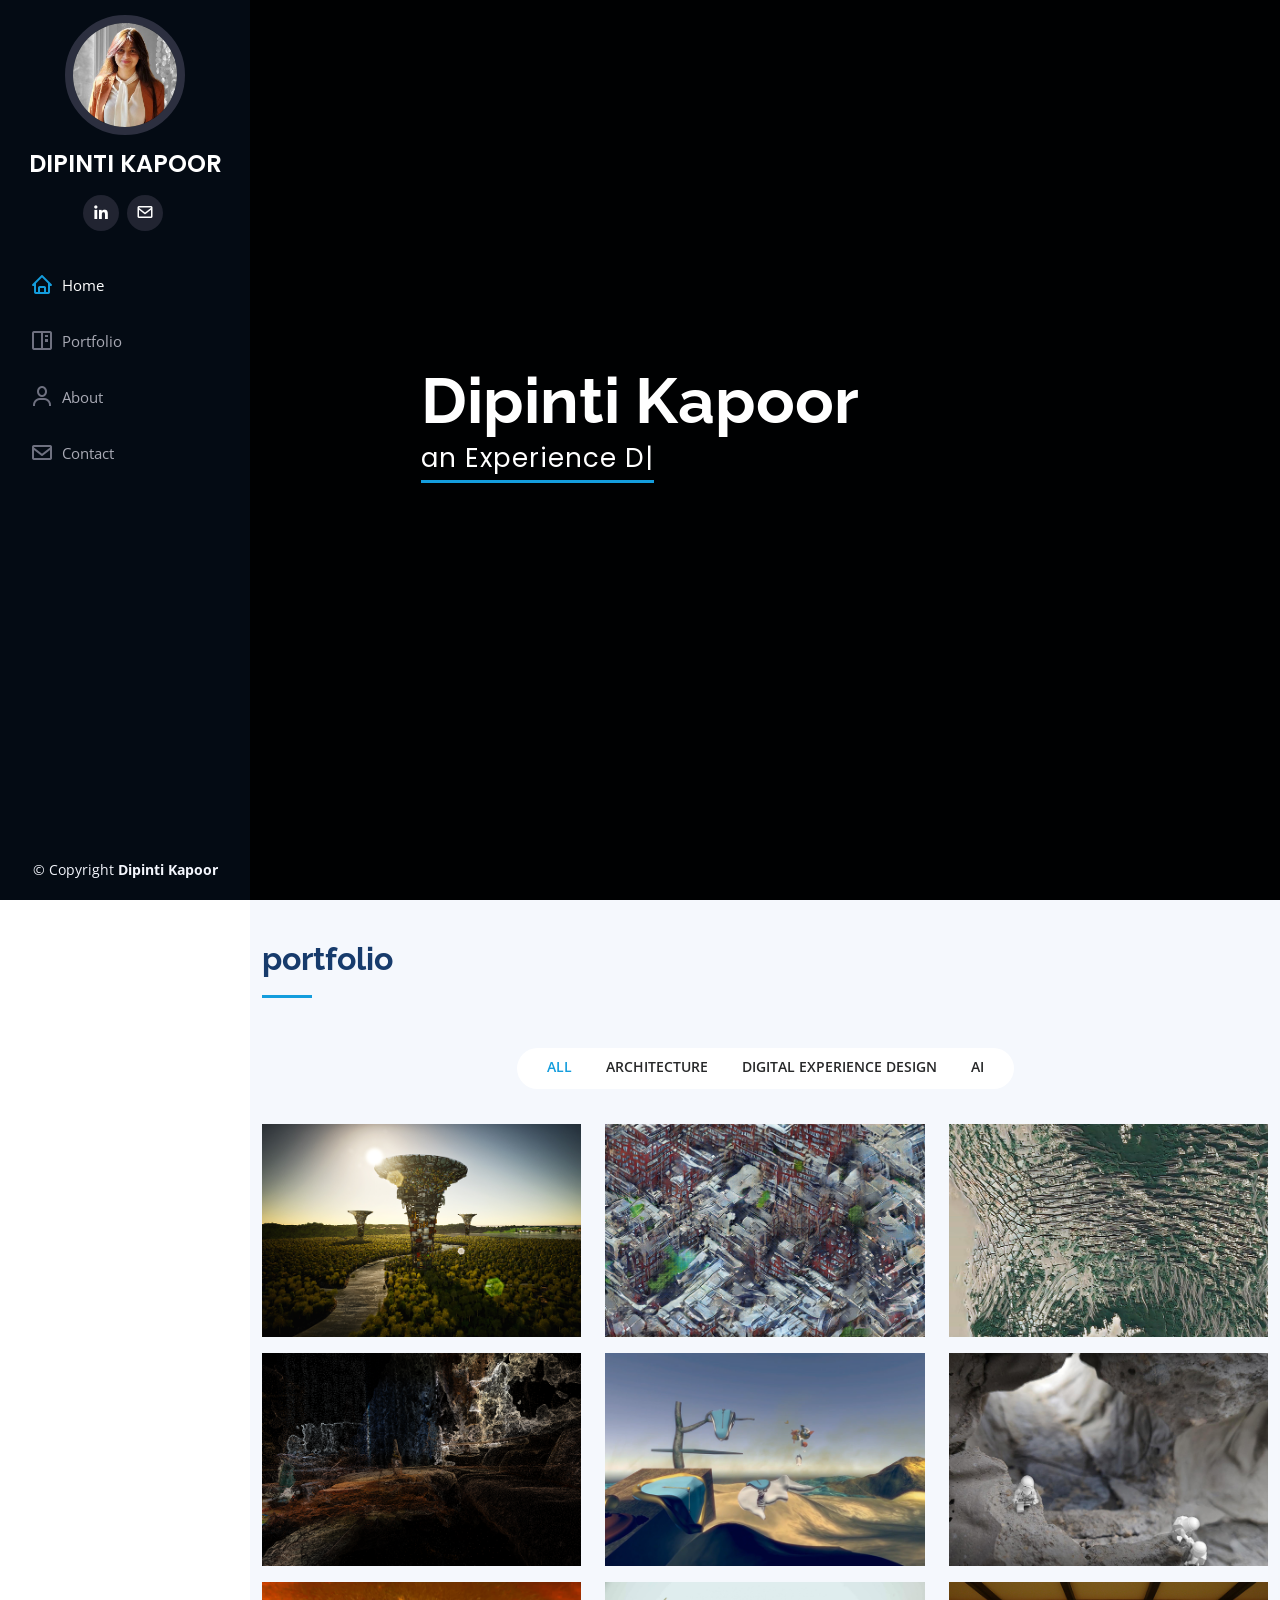
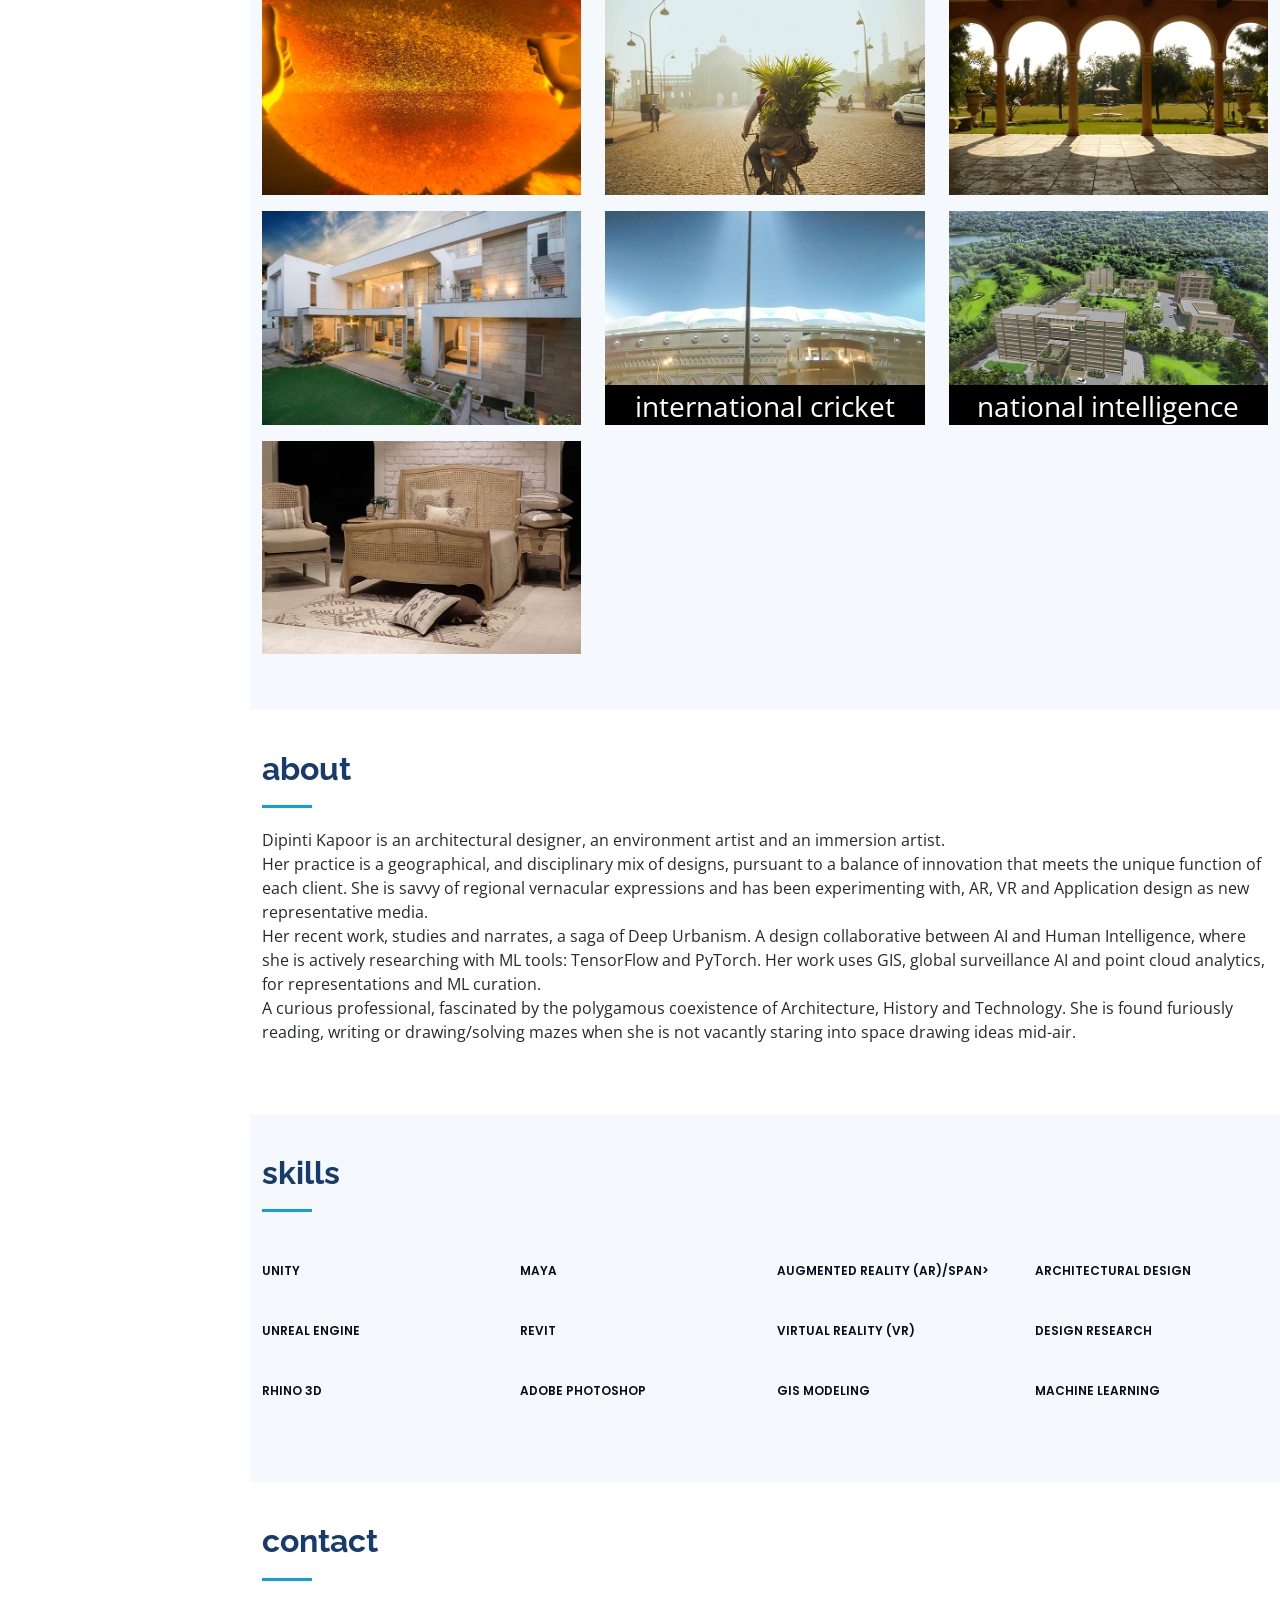
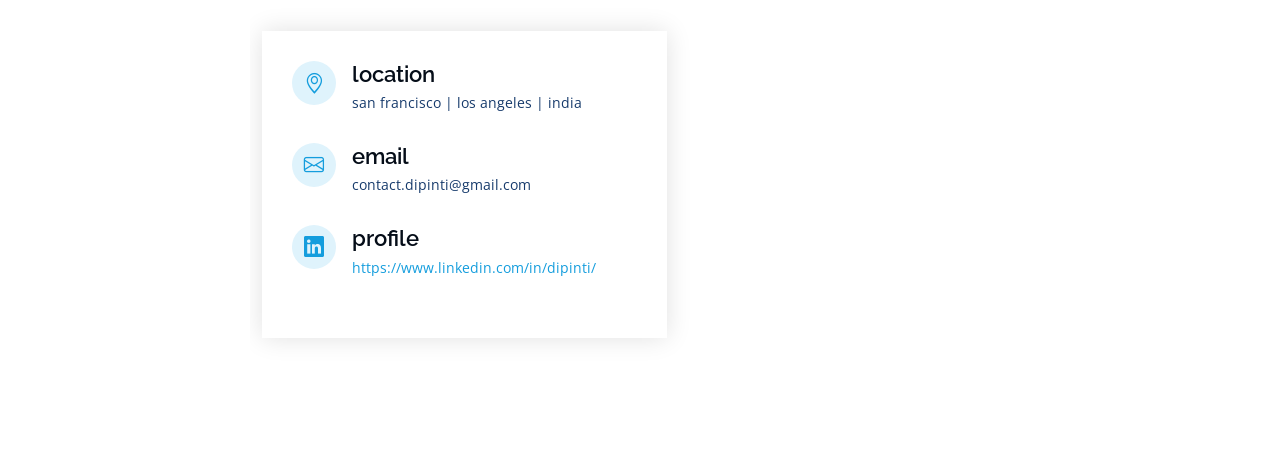
==== index.html @ 23840aca "adding v3 of website" ====
<!DOCTYPE html>
<html lang="en">

<head>
  <meta charset="utf-8">
  <meta content="width=device-width, initial-scale=1.0" name="viewport">

  <title>Dipinti Kapoor</title>
  <meta content="" name="description">
  <meta content="" name="keywords">

  <!-- Favicons -->
  <link href="assets/img/favicon.png" rel="icon">
  <link href="assets/img/apple-touch-icon.png" rel="apple-touch-icon">

  <!-- Google Fonts -->
  <link href="https://fonts.googleapis.com/css?family=Open+Sans:300,300i,400,400i,600,600i,700,700i|Raleway:300,300i,400,400i,500,500i,600,600i,700,700i|Poppins:300,300i,400,400i,500,500i,600,600i,700,700i" rel="stylesheet">
  <link href="https://fonts.googleapis.com/css?family=Source+Sans+Pro:300,400,700,300italic,400italic,700italic" rel="stylesheet" type="text/css">
  <link href='https://fonts.googleapis.com/css?family=Raleway' rel='stylesheet'>

  <!-- Vendor CSS Files -->
  <link href="assets/vendor/aos/aos.css" rel="stylesheet">
  <link href="assets/vendor/bootstrap/css/bootstrap.min.css" rel="stylesheet">
  <link href="assets/vendor/bootstrap-icons/bootstrap-icons.css" rel="stylesheet">
  <link href="assets/vendor/boxicons/css/boxicons.min.css" rel="stylesheet">
  <link href="assets/vendor/glightbox/css/glightbox.min.css" rel="stylesheet">
  <link href="assets/vendor/swiper/swiper-bundle.min.css" rel="stylesheet">

  <!-- Template Main CSS File -->
  <link href="assets/css/style.css" rel="stylesheet">

  <!-- =======================================================
  * Template Name: iPortfolio - v3.0.0
  * Template URL: https://bootstrapmade.com/iportfolio-bootstrap-portfolio-websites-template/
  * Author: BootstrapMade.com
  * License: https://bootstrapmade.com/license/
  ======================================================== -->
</head>

<body>

  <!-- ======= Mobile nav toggle button ======= -->
  <i class="bi bi-list mobile-nav-toggle d-xl-none"></i>

  <!-- ======= Header ======= -->
  <header id="header">
    <div class="d-flex flex-column">

      <div class="profile">
        <img src="assets/img/dipinti-profile.png" alt="" class="rounded-circle">
        <h1 class="text-light"><a href="index.html">DIPINTI KAPOOR</a></h1>
        <div class="social-links mt-3 text-center">
          <a href="https://www.linkedin.com/in/dipinti/" target="_blank" rel="noreferrer noopener" class="linkedin"><i class="bx bxl-linkedin"></i></a>
          <a href="mailto:contact.dipinti@gmail.com" target="_blank" rel="noreferrer noopener" class="linkedin"><i class="bx bx-envelope"></i></a>
        </div>
      </div>

      <nav id="navbar" class="nav-menu navbar">
        <ul>
          <li><a href="#hero" class="nav-link scrollto active"><i class="bx bx-home"></i> <span>Home</span></a></li>
          <li><a href="#portfolio" class="nav-link scrollto"><i class="bx bx-book-content"></i> <span>Portfolio</span></a></li>
          <li><a href="#about" class="nav-link scrollto"><i class="bx bx-user"></i> <span>About</span></a></li>
          <li><a href="#contact" class="nav-link scrollto"><i class="bx bx-envelope"></i> <span>Contact</span></a></li>
        </ul>
      </nav><!-- .nav-menu -->
    </div>
  </header><!-- End Header -->

  <!-- ======= Hero Section ======= -->
  <section id="hero" class="hero d-flex flex-column justify-content-center align-items-center">
    <div class="overlay" style="opacity: 0.7"></div>
    <video playsinline="playsinline" autoplay="autoplay" muted="muted" loop="loop">
      <source src="assets/video/Refinement_00.mp4" type="video/mp4">
        <!-- <source src="assets/video/Refinement_01.mp4" type="video/mp4"> -->
    </video>
    <div class="hero-container" data-aos="fade-in">
      <h1>Dipinti Kapoor</h1>
      <p><span class="typed" data-typed-items="an Experience Designer, an Environment Artist, an Architect, a Researcher"></span></p>
    </div>
  </section><!-- End Hero -->

  <main id="main">
    <!-- ======= Portfolio Section ======= -->
    <section id="portfolio" class="portfolio section-bg">
      <div class="container-fluid">

        <div class="section-title">
          <h2>portfolio</h2>
          <!-- <p>Magnam dolores commodi suscipit. Necessitatibus eius consequatur ex aliquid fuga eum quidem. Sit sint consectetur velit. Quisquam quos quisquam cupiditate. Et nemo qui impedit suscipit alias ea. Quia fugiat sit in iste officiis commodi quidem hic quas.</p> -->
        </div>

        <div class="row" data-aos="fade-up">
          <div class="col-lg-12 d-flex justify-content-center text-lowercase">
            <ul id="portfolio-flters">
              <li data-filter="*" class="filter-active">All</li>
              <li data-filter=".filter-app">Architecture</li>
              <li data-filter=".filter-card">Digital Experience Design</li>
              <li data-filter=".filter-web">AI</li>
            </ul>
          </div>
        </div>

        <div class="row portfolio-container" data-aos="fade-up" data-aos-delay="100">

          <div class="col-lg-4 col-md-6 portfolio-item filter-app">
            <a href="portfolio_details/deep_urbanism.html">
            <div class="portfolio-wrap">
                <img src="assets/img/portfolio/DEEP_URBANISM_THUMB.png" class="img-fluid" alt="deep urbanism">
              <div class="portfolio-links">
                <!-- <a href="portfolio-details.html" title="More Details"><i class="bx bx-link"> deep urbanism</i></a> -->
                <p>deep urbanism</p>
              </div>
            </div>
            </a>
          </div>

          <div class="col-lg-4 col-md-6 portfolio-item filter-app">
            <a href="portfolio-details.html">
            <div class="portfolio-wrap">
                <img src="assets/img/portfolio/LONDONSTRIP.png" class="img-fluid" alt="">
              <div class="portfolio-links">
                <p>synthetic london</p>
              </div>
            </div>
            </a>
          </div>

          <div class="col-lg-4 col-md-6 portfolio-item filter-card">
            <div class="portfolio-wrap">
              <img src="assets/img/portfolio/ICELAND_UNITED.png" class="img-fluid" alt="">
              <div class="portfolio-links">
                <p>iceland united</p>
              </div>
            </div>
          </div>

          <div class="col-lg-4 col-md-6 portfolio-item filter-app">
            <div class="portfolio-wrap">
              <img src="assets/img/portfolio/LIVING_THUMB_01.png" class="img-fluid" alt="">
              <div class="portfolio-links">
                <p>public.living_room</p>
              </div>
            </div>
          </div>

          <div class="col-lg-4 col-md-6 portfolio-item filter-card">
            <div class="portfolio-wrap">
              <img src="assets/img/portfolio/TRANFORMER_THUMB_01.png" class="img-fluid" alt="">
              <div class="portfolio-links">
                <p>trans.form.er</p>
              </div>
            </div>
          </div>

          <div class="col-lg-4 col-md-6 portfolio-item filter-card">
            <div class="portfolio-wrap">
              <img src="assets/img/portfolio/LAND_THUMB_01.jpg" class="img-fluid" alt="">
              <div class="portfolio-links">
                <p>rebuilding land</p>
              </div>
            </div>
          </div>

          <div class="col-lg-4 col-md-6 portfolio-item filter-card">
            <div class="portfolio-wrap">
              <img src="assets/img/portfolio/FOLLOW_LIGHT_THUMB_01.png" class="img-fluid" alt="">
              <div class="portfolio-links">
                <p>follow the light</p>
              </div>
            </div>
          </div>
          
          <div class="col-lg-4 col-md-6 portfolio-item filter-card">
            <div class="portfolio-wrap">
              <img src="assets/img/portfolio/promenade_thumb.jpg" class="img-fluid" alt="">
              <div class="portfolio-links">
                <p>urban promenade</p>
              </div>
            </div>
          </div>
          
          <div class="col-lg-4 col-md-6 portfolio-item filter-card">
            <div class="portfolio-wrap">
              <img src="assets/img/portfolio/COUNTRY_RETREAT.jpg" class="img-fluid" alt="">
              <div class="portfolio-links">
                <p>country retreat</p>
              </div>
            </div>
          </div>
          
          <div class="col-lg-4 col-md-6 portfolio-item filter-card">
            <div class="portfolio-wrap">
              <img src="assets/img/portfolio/PRIVATERESIDENCE_THUMB.jpg" class="img-fluid" alt="">
              <div class="portfolio-links">
                <p>luxury private residence</p>
              </div>
            </div>
          </div>
          
          <div class="col-lg-4 col-md-6 portfolio-item filter-card">
            <div class="portfolio-wrap">
              <img src="assets/img/portfolio/STADIUM.jpg" class="img-fluid" alt="">
              <div class="portfolio-links">
                <p>international cricket stadium</p>
              </div>
            </div>
          </div>
          
          <div class="col-lg-4 col-md-6 portfolio-item filter-card">
            <div class="portfolio-wrap">
              <img src="assets/img/portfolio/NIA_COVER.png" class="img-fluid" alt="">
              <div class="portfolio-links">
                <p>national intelligence agency</p>
              </div>
            </div>
          </div>
          
          <div class="col-lg-4 col-md-6 portfolio-item filter-card">
            <div class="portfolio-wrap">
              <img src="assets/img/portfolio/ARTASIA.jpg" class="img-fluid" alt="">
              <div class="portfolio-links">
                <p>artasia</p>
              </div>
            </div>
          </div>
          <!-- <div class="col-lg-4 col-md-6 portfolio-item filter-web">
            <div class="portfolio-wrap">
              <img src="assets/img/portfolio/portfolio-9.jpg" class="img-fluid" alt="">
              <div class="portfolio-links">
                <a href="assets/img/portfolio/portfolio-9.jpg" data-gallery="portfolioGallery" class="portfolio-lightbox" title="Web 3"><i class="bx bx-plus"></i></a>
                <a href="portfolio-details.html" title="More Details"><i class="bx bx-link"></i></a>
              </div>
            </div>
          </div> -->

        </div>

      </div>
    </section><!-- End Portfolio Section -->

    <!-- ======= About Section ======= -->
    <section id="about" class="about">
      <div class="container-fluid">

        <div class="section-title">
          <h2>about</h2>
          <p>Dipinti Kapoor is an architectural designer, an environment artist and an immersion artist.<br/>

            Her practice is a geographical, and disciplinary mix of designs, pursuant to a balance of innovation that meets the unique function of each client. She is savvy of regional vernacular expressions and has been experimenting with, AR, VR and Application design as new representative media.<br/>
            
            Her recent work, studies and narrates, a saga of Deep Urbanism. A design collaborative between AI and Human Intelligence, where she is actively researching with ML tools: TensorFlow and PyTorch. Her work uses GIS, global surveillance AI and point cloud analytics, for representations and ML curation.<br/>
            
            A curious professional, fascinated by the polygamous coexistence of Architecture, History and Technology. She is found furiously reading, writing or drawing/solving mazes when she is not vacantly staring into space drawing ideas mid-air.</p>
        </div>
      </div>
    </section><!-- End About Section -->

    <!-- ======= Skills Section ======= -->
    <section id="skills" class="skills section-bg">
      <div class="container-fluid">

        <div class="section-title">
          <h2>skills</h2>
          
        </div>

        <div class="row skills-content">

          <div class="col-lg-3" data-aos="fade-up">

            <!-- <div class="progress">
              <span class="skill">HTML <i class="val">100%</i></span>
              <div class="progress-bar-wrap">
                <div class="progress-bar" role="progressbar" aria-valuenow="100" aria-valuemin="0" aria-valuemax="100"></div>
              </div>
            </div> -->

            <div class="progress">
              <span class="skill">Unity</span>
            </div>

            <div class="progress">
              <span class="skill">Unreal Engine</span>
            </div>

            <div class="progress">
              <span class="skill">Rhino 3D</span>
            </div>

          </div>

          <div class="col-lg-3" data-aos="fade-up" data-aos-delay="100">

            <div class="progress">
              <span class="skill">Maya</span>
            </div>

            <div class="progress">
              <span class="skill">Revit</span>
            </div>

            <div class="progress">
              <span class="skill">Adobe Photoshop</span>
            </div>

          </div>

          <div class="col-lg-3" data-aos="fade-up" data-aos-delay="100">

            <div class="progress">
              <span class="skill">Augmented Reality (AR)/span>
            </div>

            <div class="progress">
              <span class="skill">Virtual Reality (VR)</span>
            </div>

            <div class="progress">
              <span class="skill">GIS Modeling</span>
            </div>

          </div>

          <div class="col-lg-3" data-aos="fade-up" data-aos-delay="100">

            <div class="progress">
              <span class="skill">Architectural Design</span>
            </div>

            <div class="progress">
              <span class="skill">Design Research</span>
            </div>

            <div class="progress">
              <span class="skill">Machine Learning</span>
            </div>

          </div>
          
        </div>

      </div>
    </section><!-- End Skills Section -->

    <!-- ======= Contact Section ======= -->
    <section id="contact" class="contact">
      <div class="container-fluid">

        <div class="section-title">
          <h2>contact</h2>
        </div>

        <div class="row" data-aos="fade-in">

          <div class="col-lg-5 d-flex align-items-stretch">
            <div class="info">
              <div class="address">
                <i class="bi bi-geo-alt"></i>
                <h4>location</h4>
                <p>san francisco | los angeles | india</p>
              </div>
              <div class="address">
                <i class="bi bi-envelope"></i>
                <h4>email</h4>
                <p>contact.dipinti@gmail.com</p>
              </div>
              <div class="address">
                <i class="bi bi-linkedin"></i>
                <h4>profile</h4>
                <p><a href="https://www.linkedin.com/in/dipinti/" target="_blank" rel="noreferrer noopener" class="linkedin">https://www.linkedin.com/in/dipinti/</a></p>
              </div>
            </div>

          </div>

        </div>

      </div>
    </section><!-- End Contact Section -->

  </main><!-- End #main -->

  <!-- ======= Footer ======= -->
  <footer id="footer">
    <div class="container">
      <div class="copyright">
        &copy; Copyright <strong><span>Dipinti Kapoor</span></strong>
      </div>
      <div class="credits">
        <!-- All the links in the footer should remain intact. -->
        <!-- You can delete the links only if you purchased the pro version. -->
        <!-- Licensing information: https://bootstrapmade.com/license/ -->
        <!-- Purchase the pro version with working PHP/AJAX contact form: https://bootstrapmade.com/iportfolio-bootstrap-portfolio-websites-template/ -->
        <!-- Designed by <a href="https://bootstrapmade.com/">BootstrapMade</a> -->
      </div>
    </div>
  </footer><!-- End  Footer -->

  <a href="#" class="back-to-top d-flex align-items-center justify-content-center"><i class="bi bi-arrow-up-short"></i></a>

  <!-- Vendor JS Files -->
  <script src="assets/vendor/aos/aos.js"></script>
  <script src="assets/vendor/bootstrap/js/bootstrap.bundle.min.js"></script>
  <script src="assets/vendor/glightbox/js/glightbox.min.js"></script>
  <script src="assets/vendor/isotope-layout/isotope.pkgd.min.js"></script>
  <script src="assets/vendor/php-email-form/validate.js"></script>
  <script src="assets/vendor/purecounter/purecounter.js"></script>
  <script src="assets/vendor/swiper/swiper-bundle.min.js"></script>
  <script src="assets/vendor/typed.js/typed.min.js"></script>
  <script src="assets/vendor/waypoints/noframework.waypoints.js"></script>

  <!-- Template Main JS File -->
  <script src="assets/js/main.js"></script>

</body>

</html>
---- assets/css/style.css ----
/**
* Template Name: iPortfolio - v3.0.0
* Template URL: https://bootstrapmade.com/iportfolio-bootstrap-portfolio-websites-template/
* Author: BootstrapMade.com
* License: https://bootstrapmade.com/license/
*/

/*--------------------------------------------------------------
# General
--------------------------------------------------------------*/
body {
  font-family: "Open Sans", sans-serif;
  color: #272829;
}

a {
  color: #149ddd;
  text-decoration: none;
}

a:hover {
  color: #37b3ed;
  text-decoration: none;
}

h1, h2, h3, h4, h5, h6 {
  font-family: "Raleway", sans-serif;
}

/*--------------------------------------------------------------
# Back to top button
--------------------------------------------------------------*/
.back-to-top {
  position: fixed;
  visibility: hidden;
  opacity: 0;
  right: 15px;
  bottom: 15px;
  z-index: 996;
  background: #149ddd;
  width: 40px;
  height: 40px;
  border-radius: 50px;
  transition: all 0.4s;
}

.back-to-top i {
  font-size: 28px;
  color: #fff;
  line-height: 0;
}

.back-to-top:hover {
  background: #2eafec;
  color: #fff;
}

.back-to-top.active {
  visibility: visible;
  opacity: 1;
}

/*--------------------------------------------------------------
# Header
--------------------------------------------------------------*/
#header {
  position: fixed;
  top: 0;
  left: 0;
  bottom: 0;
  width: 250px;
  transition: all ease-in-out 0.5s;
  z-index: 9997;
  transition: all 0.5s;
  padding: 0 15px;
  background: #040b14;
  overflow-y: auto;
}

#header .profile img {
  margin: 15px auto;
  display: block;
  width: 120px;
  border: 8px solid #2c2f3f;
}

#header .profile h1 {
  font-size: 24px;
  margin: 0;
  padding: 0;
  font-weight: 600;
  -moz-text-align-last: center;
  text-align-last: center;
  font-family: "Poppins", sans-serif;
}

#header .profile h1 a, #header .profile h1 a:hover {
  color: #fff;
  text-decoration: none;
}

#header .profile .social-links a {
  font-size: 18px;
  display: inline-block;
  background: #212431;
  color: #fff;
  line-height: 1;
  padding: 8px 0;
  margin-right: 4px;
  border-radius: 50%;
  text-align: center;
  width: 36px;
  height: 36px;
  transition: 0.3s;
}

#header .profile .social-links a:hover {
  background: #149ddd;
  color: #fff;
  text-decoration: none;
}

#main {
  margin-left: 250px;
}

@media (max-width: 1199px) {
  #header {
    left: -250px;
  }
  #main {
    margin-left: 0;
  }
}

/*--------------------------------------------------------------
# Navigation Menu
--------------------------------------------------------------*/
/* Desktop Navigation */
.nav-menu {
  padding: 30px 0 0 0;
}

.nav-menu * {
  margin: 0;
  padding: 0;
  list-style: none;
}

.nav-menu > ul > li {
  position: relative;
  white-space: nowrap;
}

.nav-menu a {
  display: flex;
  align-items: center;
  color: #a8a9b4;
  padding: 12px 15px;
  margin-bottom: 8px;
  transition: 0.3s;
  font-size: 15px;
}

.nav-menu a i {
  font-size: 24px;
  padding-right: 8px;
  color: #6f7180;
}

.nav-menu a:hover, .nav-menu .active, .nav-menu li:hover > a {
  text-decoration: none;
  color: #fff;
}

.nav-menu a:hover i, .nav-menu .active i, .nav-menu li:hover > a i {
  color: #149ddd;
}

/* Mobile Navigation */
.mobile-nav-toggle {
  position: fixed;
  right: 15px;
  top: 15px;
  z-index: 9998;
  border: 0;
  font-size: 24px;
  transition: all 0.4s;
  outline: none !important;
  background-color: #149ddd;
  color: #fff;
  width: 40px;
  height: 40px;
  display: inline-flex;
  align-items: center;
  justify-content: center;
  line-height: 0;
  border-radius: 50px;
  cursor: pointer;
}

.mobile-nav-active {
  overflow: hidden;
}

.mobile-nav-active #header {
  left: 0;
}

/*--------------------------------------------------------------
# Hero Section
--------------------------------------------------------------*/
.hero {
  width: 100%;
  height: 100vh;
  /* background: url("../img/hero-bg.jpg") top center;
  background-size: cover; */

  position: relative;
  background-color: black;
  height: 100vh;
  min-height: 25rem;
  width: 100%;
  overflow: hidden;
}

.hero:before {
  content: "";
  background: rgba(5, 13, 24, 0.3);
  position: absolute;
  bottom: 0;
  top: 0;
  left: 0;
  right: 0;
  z-index: 1;
}

.hero .hero-container {
  position: relative;
  z-index: 2;
  min-width: 250px;
}

.hero h1 {
  margin: 0 0 10px 0;
  font-size: 64px;
  font-weight: 700;
  line-height: 56px;
  color: #fff;
}

.hero p {
  color: #fff;
  margin-bottom: 50px;
  font-size: 26px;
  font-family: "Poppins", sans-serif;
}

.hero p span {
  color: #fff;
  padding-bottom: 4px;
  letter-spacing: 1px;
  border-bottom: 3px solid #149ddd;
}

/** This is custom **/
.hero video {
  position: absolute;
  top: 50%;
  left: 50%;
  min-width: 100%;
  min-height: 100%;
  width: auto;
  height: auto;
  z-index: 0;
  -ms-transform: translateX(-50%) translateY(-50%);
  -moz-transform: translateX(-50%) translateY(-50%);
  -webkit-transform: translateX(-50%) translateY(-50%);
  transform: translateX(-50%) translateY(-50%);
}
.hero .overlay {
  position: absolute;
  top: 0;
  left: 0;
  height: 100%;
  width: 100%;
  background-color: black;
  opacity: 0.6;
  z-index: 1;
}

@media (min-width: 1024px) {
  .hero {
    background-attachment: fixed;
  }
}

@media (max-width: 768px) {
  .hero h1 {
    font-size: 28px;
    line-height: 36px;
  }
  .hero h2 {
    font-size: 18px;
    line-height: 24px;
    margin-bottom: 30px;
  }
}

/*--------------------------------------------------------------
# Sections General
--------------------------------------------------------------*/
section {
  padding: 40px 0;
  overflow: hidden;
}

.section-bg {
  background: #f5f8fd;
}

.section-title {
  padding-bottom: 30px;
}

.section-title h2 {
  font-size: 32px;
  font-weight: bold;
  margin-bottom: 20px;
  padding-bottom: 20px;
  position: relative;
  color: #173b6c;
}

.section-title h2::after {
  content: '';
  position: absolute;
  display: block;
  width: 50px;
  height: 3px;
  background: #149ddd;
  bottom: 0;
  left: 0;
}

.section-title p {
  margin-bottom: 0;
}

/*--------------------------------------------------------------
# About
--------------------------------------------------------------*/
.about .content h3 {
  font-weight: 700;
  font-size: 26px;
  color: #173b6c;
}

.about .content ul {
  list-style: none;
  padding: 0;
}

.about .content ul li {
  margin-bottom: 20px;
  display: flex;
  align-items: center;
}

.about .content ul strong {
  margin-right: 10px;
}

.about .content ul i {
  font-size: 16px;
  margin-right: 5px;
  color: #149ddd;
  line-height: 0;
}

.about .content p:last-child {
  margin-bottom: 0;
}

/*--------------------------------------------------------------
# Facts
--------------------------------------------------------------*/
.facts {
  padding-bottom: 30px;
}

.facts .count-box {
  padding: 30px;
  width: 100%;
}

.facts .count-box i {
  display: block;
  font-size: 44px;
  color: #149ddd;
  float: left;
  line-height: 0;
}

.facts .count-box span {
  font-size: 48px;
  line-height: 40px;
  display: block;
  font-weight: 700;
  color: #050d18;
  margin-left: 60px;
}

.facts .count-box p {
  padding: 15px 0 0 0;
  margin: 0 0 0 60px;
  font-family: "Raleway", sans-serif;
  font-size: 14px;
  color: #122f57;
}

.facts .count-box a {
  font-weight: 600;
  display: block;
  margin-top: 20px;
  color: #122f57;
  font-size: 15px;
  font-family: "Poppins", sans-serif;
  transition: ease-in-out 0.3s;
}

.facts .count-box a:hover {
  color: #1f5297;
}

/*--------------------------------------------------------------
# Akills
--------------------------------------------------------------*/
.skills .progress {
  height: 60px;
  display: block;
  background: none;
  border-radius: 0;
}

.skills .progress .skill {
  padding: 0;
  margin: 0 0 6px 0;
  text-transform: uppercase;
  display: block;
  font-weight: 600;
  font-family: "Poppins", sans-serif;
  color: #050d18;
}

.skills .progress .skill .val {
  float: right;
  font-style: normal;
}

.skills .progress-bar-wrap {
  background: #dce8f8;
  height: 10px;
}

.skills .progress-bar {
  width: 1px;
  height: 10px;
  transition: .9s;
  background-color: #149ddd;
}

/*--------------------------------------------------------------
# Resume
--------------------------------------------------------------*/
.resume .resume-title {
  font-size: 26px;
  font-weight: 700;
  margin-top: 20px;
  margin-bottom: 20px;
  color: #050d18;
}

.resume .resume-item {
  padding: 0 0 20px 20px;
  margin-top: -2px;
  border-left: 2px solid #1f5297;
  position: relative;
}

.resume .resume-item h4 {
  line-height: 18px;
  font-size: 18px;
  font-weight: 600;
  text-transform: uppercase;
  font-family: "Poppins", sans-serif;
  color: #050d18;
  margin-bottom: 10px;
}

.resume .resume-item h5 {
  font-size: 16px;
  background: #e4edf9;
  padding: 5px 15px;
  display: inline-block;
  font-weight: 600;
  margin-bottom: 10px;
}

.resume .resume-item ul {
  padding-left: 20px;
}

.resume .resume-item ul li {
  padding-bottom: 10px;
}

.resume .resume-item:last-child {
  padding-bottom: 0;
}

.resume .resume-item::before {
  content: "";
  position: absolute;
  width: 16px;
  height: 16px;
  border-radius: 50px;
  left: -9px;
  top: 0;
  background: #fff;
  border: 2px solid #1f5297;
}

/*--------------------------------------------------------------
# Portfolio
--------------------------------------------------------------*/
.portfolio .portfolio-item {
  margin-bottom: 30px;

  display: block;
  position: relative;
  overflow: hidden;
  max-width: 700px;
  margin: auto auto 1rem;
}

.portfolio #portfolio-flters {
  padding: 0;
  margin: 0 auto 35px auto;
  list-style: none;
  text-align: center;
  background: #fff;
  border-radius: 50px;
  padding: 2px 15px;
}

.portfolio #portfolio-flters li {
  cursor: pointer;
  display: inline-block;
  padding: 10px 15px 8px 15px;
  font-size: 14px;
  font-weight: 600;
  line-height: 1;
  text-transform: uppercase;
  color: #272829;
  margin-bottom: 5px;
  transition: all 0.3s ease-in-out;
}

.portfolio #portfolio-flters li:hover, .portfolio #portfolio-flters li.filter-active {
  color: #149ddd;
}

.portfolio #portfolio-flters li:last-child {
  margin-right: 0;
}

.portfolio .portfolio-wrap {
  transition: 0.3s;
  position: relative;
  overflow: hidden;
  z-index: 1;
}

.portfolio .portfolio-wrap::before {
  content: "";
  background: rgba(255, 255, 255, 0.5);
  position: absolute;
  left: 0;
  right: 0;
  top: 0;
  bottom: 0;
  transition: all ease-in-out 0.3s;
  z-index: 2;
  opacity: 0;
}

.portfolio .portfolio-wrap .portfolio-links {
  opacity: 1;
  left: 0;
  right: 0;
  bottom: -60px;
  z-index: 3;
  position: absolute;
  transition: all ease-in-out 0.3s;
  display: flex;
  justify-content: center;
}

.portfolio .portfolio-wrap .portfolio-links a {
  color: #fff;
  font-size: 28px;
  text-align: center;
  background: rgba(20, 157, 221, 0.75);
  transition: 0.3s;
  width: 50%;
}

.portfolio .portfolio-wrap .portfolio-links p {
  color: #fff;
  font-size: 28px;
  text-align: center;
  background: #000000;
  transition: 0.3s;
  width: 100%;
}

.portfolio .portfolio-wrap .portfolio-links a:hover {
  background: rgba(20, 157, 221, 0.95);
}

.portfolio .portfolio-wrap .portfolio-links a + a {
  border-left: 1px solid #37b3ed;
}

.portfolio .portfolio-wrap:hover::before {
  top: 0;
  left: 0;
  right: 0;
  bottom: 0;
  opacity: 1;
}

.portfolio .portfolio-wrap:hover .portfolio-links {
  opacity: 1;
  bottom: 0;
}

/*--------------------------------------------------------------
# Portfolio Custom
--------------------------------------------------------------*/

.portfolio-item .caption {
  display: flex;
  height: 100%;
  width: 100%;
  background-color: rgba(33, 37, 41, 0.2);
  position: absolute;
  top: 0;
  bottom: 0;
  z-index: 1;
}

.portfolio-item .caption .caption-content {
  color: #fff;
  margin: auto 2rem 2rem;
}

.portfolio-item .caption .caption-content h2 {
  font-size: 0.8rem;
  text-transform: uppercase;
}

.portfolio-item .caption .caption-content p {
  font-weight: 300;
  font-size: 1.2rem;
}

@media (min-width: 500px) {
  .portfolio-item {
    max-width: 700px;
    margin: 0;
  }
  .portfolio-item .caption {
    transition: background-color 0.7s, -webkit-clip-path 0.25s ease-out;
    transition: clip-path 0.25s ease-out, background-color 0.7s;
    transition: clip-path 0.25s ease-out, background-color 0.7s, -webkit-clip-path 0.25s ease-out;
    -webkit-clip-path: inset(0px);
    clip-path: inset(0px);
  }
  .portfolio-item .caption .caption-content {
    transition: opacity 0.25s;
    margin-left: 5rem;
    margin-right: 5rem;
    margin-bottom: 5rem;
  }
  .portfolio-item img {
    transition: -webkit-clip-path 0.25s ease-out;
    transition: clip-path 0.25s ease-out;
    transition: clip-path 0.25s ease-out, -webkit-clip-path 0.25s ease-out;
    -webkit-clip-path: inset(-1px);
    clip-path: inset(-1px);
  }
  .portfolio-item:hover img {
    -webkit-clip-path: inset(2rem);
    clip-path: inset(2rem);
  }
  .portfolio-item:hover .caption {
    background-color: rgba(43, 59, 65, 0.9);
    -webkit-clip-path: inset(2rem);
    clip-path: inset(2rem);
  }
}

/*--------------------------------------------------------------
# Portfolio Details
--------------------------------------------------------------*/
.portfolio-details {
  padding-top: 40px;
}

.portfolio-details .portfolio-details-slider img {
  width: 100%;
}

.portfolio-details .portfolio-details-slider .swiper-pagination {
  margin-top: 20px;
  position: relative;
}

.portfolio-details .portfolio-details-slider .swiper-pagination .swiper-pagination-bullet {
  width: 12px;
  height: 12px;
  background-color: #fff;
  opacity: 1;
  border: 1px solid #149ddd;
}

.portfolio-details .portfolio-details-slider .swiper-pagination .swiper-pagination-bullet-active {
  background-color: #149ddd;
}

.portfolio-details .portfolio-info {
  padding: 30px;
  box-shadow: 0px 0 30px rgba(5, 13, 24, 0.08);
}

.portfolio-details .portfolio-info h3 {
  font-size: 22px;
  font-weight: 700;
  margin-bottom: 20px;
  padding-bottom: 20px;
  border-bottom: 1px solid #eee;
}

.portfolio-details .portfolio-info ul {
  list-style: none;
  padding: 0;
  font-size: 15px;
}

.portfolio-details .portfolio-info ul li + li {
  margin-top: 10px;
}

.portfolio-details .portfolio-description {
  padding-top: 30px;
}

.portfolio-details .portfolio-description h2 {
  font-size: 26px;
  font-weight: 700;
  margin-bottom: 20px;
}

.portfolio-details .portfolio-description p {
  padding: 0;

}

/*--------------------------------------------------------------
# Custom Portfolio details
--------------------------------------------------------------*/
.banner {
  width: 100%;
  height: 75vh;
}

/*--------------------------------------------------------------
# Services
--------------------------------------------------------------*/
.services .icon-box {
  margin-bottom: 20px;
}

.services .icon {
  float: left;
  display: flex;
  align-items: center;
  justify-content: center;
  width: 54px;
  height: 54px;
  background: #149ddd;
  border-radius: 50%;
  transition: 0.5s;
  border: 1px solid #149ddd;
}

.services .icon i {
  color: #fff;
  font-size: 24px;
  line-height: 0;
}

.services .icon-box:hover .icon {
  background: #fff;
}

.services .icon-box:hover .icon i {
  color: #149ddd;
}

.services .title {
  margin-left: 80px;
  font-weight: 700;
  margin-bottom: 15px;
  font-size: 18px;
}

.services .title a {
  color: #343a40;
}

.services .title a:hover {
  color: #149ddd;
}

.services .description {
  margin-left: 80px;
  line-height: 24px;
  font-size: 14px;
}

/*--------------------------------------------------------------
# Testimonials
--------------------------------------------------------------*/
.testimonials .testimonial-item {
  box-sizing: content-box;
  text-align: center;
  min-height: 320px;
}

.testimonials .testimonial-item .testimonial-img {
  width: 90px;
  border-radius: 50%;
  margin: 0 auto;
}

.testimonials .testimonial-item h3 {
  font-size: 18px;
  font-weight: bold;
  margin: 10px 0 5px 0;
  color: #111;
}

.testimonials .testimonial-item h4 {
  font-size: 14px;
  color: #999;
  margin: 0;
}

.testimonials .testimonial-item .quote-icon-left, .testimonials .testimonial-item .quote-icon-right {
  color: #c3e8fa;
  font-size: 26px;
}

.testimonials .testimonial-item .quote-icon-left {
  display: inline-block;
  left: -5px;
  position: relative;
}

.testimonials .testimonial-item .quote-icon-right {
  display: inline-block;
  right: -5px;
  position: relative;
  top: 10px;
}

.testimonials .testimonial-item p {
  font-style: italic;
  margin: 0 15px 15px 15px;
  padding: 20px;
  background: #fff;
  position: relative;
  margin-bottom: 35px;
  border-radius: 6px;
  box-shadow: 0px 2px 15px rgba(0, 0, 0, 0.1);
}

.testimonials .testimonial-item p::after {
  content: "";
  width: 0;
  height: 0;
  border-top: 20px solid #fff;
  border-right: 20px solid transparent;
  border-left: 20px solid transparent;
  position: absolute;
  bottom: -20px;
  left: calc(50% - 20px);
}

.testimonials .swiper-pagination {
  margin-top: 20px;
  position: relative;
}

.testimonials .swiper-pagination .swiper-pagination-bullet {
  width: 12px;
  height: 12px;
  background-color: #fff;
  opacity: 1;
  border: 1px solid #149ddd;
}

.testimonials .swiper-pagination .swiper-pagination-bullet-active {
  background-color: #149ddd;
}

/*--------------------------------------------------------------
# Contact
--------------------------------------------------------------*/
.contact {
  padding-bottom: 130px;
}

.contact .info {
  padding: 30px;
  background: #fff;
  width: 100%;
  box-shadow: 0 0 24px 0 rgba(0, 0, 0, 0.12);
}

.contact .info i {
  font-size: 20px;
  color: #149ddd;
  float: left;
  width: 44px;
  height: 44px;
  background: #dff3fc;
  display: flex;
  justify-content: center;
  align-items: center;
  border-radius: 50px;
  transition: all 0.3s ease-in-out;
}

.contact .info h4 {
  padding: 0 0 0 60px;
  font-size: 22px;
  font-weight: 600;
  margin-bottom: 5px;
  color: #050d18;
}

.contact .info p {
  padding: 0 0 10px 60px;
  margin-bottom: 20px;
  font-size: 14px;
  color: #173b6c;
}

.contact .info .email p {
  padding-top: 5px;
}

.contact .info .social-links {
  padding-left: 60px;
}

.contact .info .social-links a {
  font-size: 18px;
  display: inline-block;
  background: #333;
  color: #fff;
  line-height: 1;
  padding: 8px 0;
  border-radius: 50%;
  text-align: center;
  width: 36px;
  height: 36px;
  transition: 0.3s;
  margin-right: 10px;
}

.contact .info .social-links a:hover {
  background: #149ddd;
  color: #fff;
}

.contact .info .email:hover i, .contact .info .address:hover i, .contact .info .phone:hover i {
  background: #149ddd;
  color: #fff;
}

.contact .php-email-form {
  width: 100%;
  padding: 30px;
  background: #fff;
  box-shadow: 0 0 24px 0 rgba(0, 0, 0, 0.12);
}

.contact .php-email-form .form-group {
  padding-bottom: 8px;
}

.contact .php-email-form .validate {
  display: none;
  color: red;
  margin: 0 0 15px 0;
  font-weight: 400;
  font-size: 13px;
}

.contact .php-email-form .error-message {
  display: none;
  color: #fff;
  background: #ed3c0d;
  text-align: left;
  padding: 15px;
  font-weight: 600;
}

.contact .php-email-form .error-message br + br {
  margin-top: 25px;
}

.contact .php-email-form .sent-message {
  display: none;
  color: #fff;
  background: #18d26e;
  text-align: center;
  padding: 15px;
  font-weight: 600;
}

.contact .php-email-form .loading {
  display: none;
  background: #fff;
  text-align: center;
  padding: 15px;
}

.contact .php-email-form .loading:before {
  content: "";
  display: inline-block;
  border-radius: 50%;
  width: 24px;
  height: 24px;
  margin: 0 10px -6px 0;
  border: 3px solid #18d26e;
  border-top-color: #eee;
  -webkit-animation: animate-loading 1s linear infinite;
  animation: animate-loading 1s linear infinite;
}

.contact .php-email-form .form-group {
  margin-bottom: 15px;
}

.contact .php-email-form label {
  padding-bottom: 8px;
}

.contact .php-email-form input, .contact .php-email-form textarea {
  border-radius: 0;
  box-shadow: none;
  font-size: 14px;
}

.contact .php-email-form input {
  height: 44px;
}

.contact .php-email-form textarea {
  padding: 10px 15px;
}

.contact .php-email-form button[type="submit"] {
  background: #149ddd;
  border: 0;
  padding: 10px 24px;
  color: #fff;
  transition: 0.4s;
  border-radius: 4px;
}

.contact .php-email-form button[type="submit"]:hover {
  background: #37b3ed;
}

@-webkit-keyframes animate-loading {
  0% {
    transform: rotate(0deg);
  }
  100% {
    transform: rotate(360deg);
  }
}

@keyframes animate-loading {
  0% {
    transform: rotate(0deg);
  }
  100% {
    transform: rotate(360deg);
  }
}

/*--------------------------------------------------------------
# Breadcrumbs
--------------------------------------------------------------*/
.breadcrumbs {
  padding: 20px 0;
  background: #f9f9f9;
}

.breadcrumbs h2 {
  font-size: 26px;
  font-weight: bold;
}

.breadcrumbs ol {
  display: flex;
  flex-wrap: wrap;
  list-style: none;
  padding: 0;
  margin: 0;
  font-size: 15px;
}

.breadcrumbs ol li + li {
  padding-left: 10px;
}

.breadcrumbs ol li + li::before {
  display: inline-block;
  padding-right: 10px;
  color: #0e2442;
  content: "/";
}

@media (max-width: 768px) {
  .breadcrumbs .d-flex {
    display: block !important;
  }
  .breadcrumbs ol {
    display: block;
  }
  .breadcrumbs ol li {
    display: inline-block;
  }
}

/*--------------------------------------------------------------
# Footer
--------------------------------------------------------------*/
#footer {
  padding: 15px;
  color: #f4f6fd;
  font-size: 14px;
  position: fixed;
  left: 0;
  bottom: 0;
  width: 250px;
  z-index: 9999;
  background: #040b14;
}

#footer .copyright {
  text-align: center;
}

#footer .credits {
  padding-top: 5px;
  text-align: center;
  font-size: 13px;
  color: #eaebf0;
}

@media (max-width: 1199px) {
  #footer {
    position: static;
    width: auto;
    padding-right: 20px 15px;
  }
}
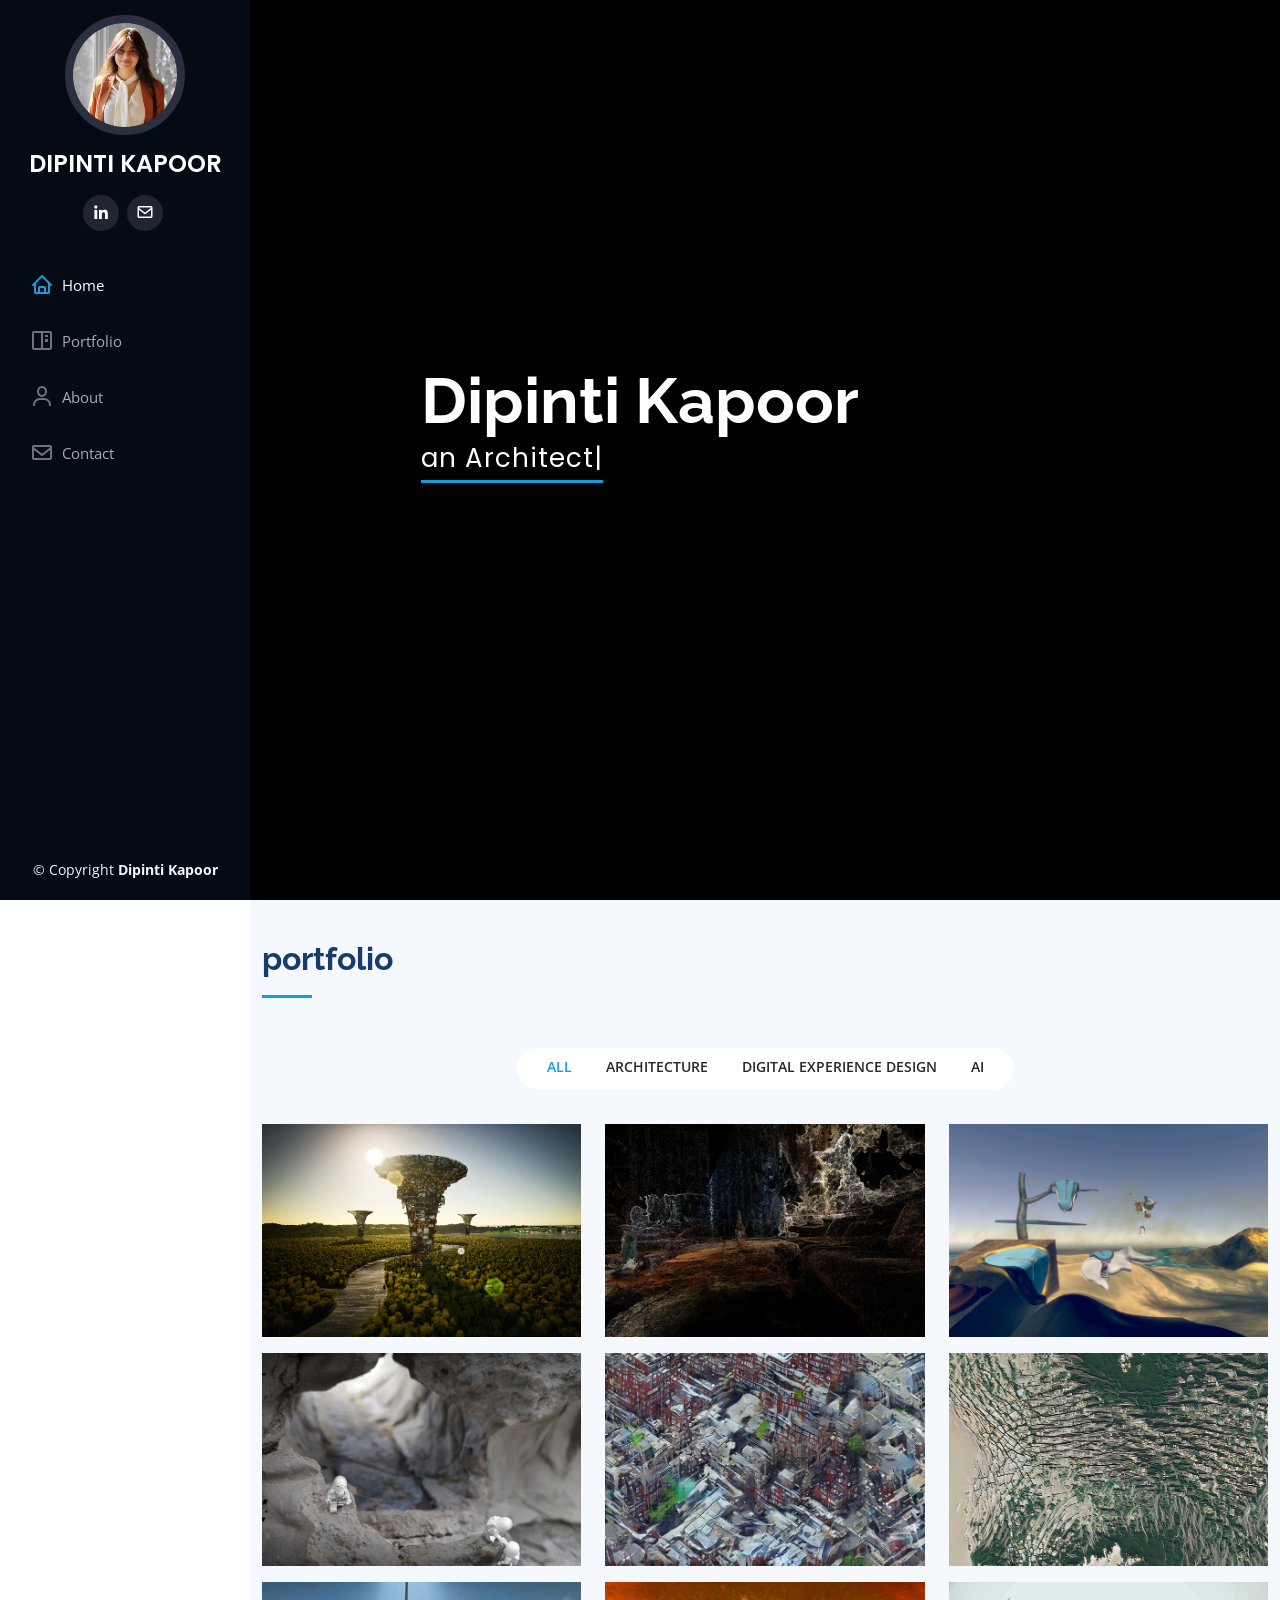
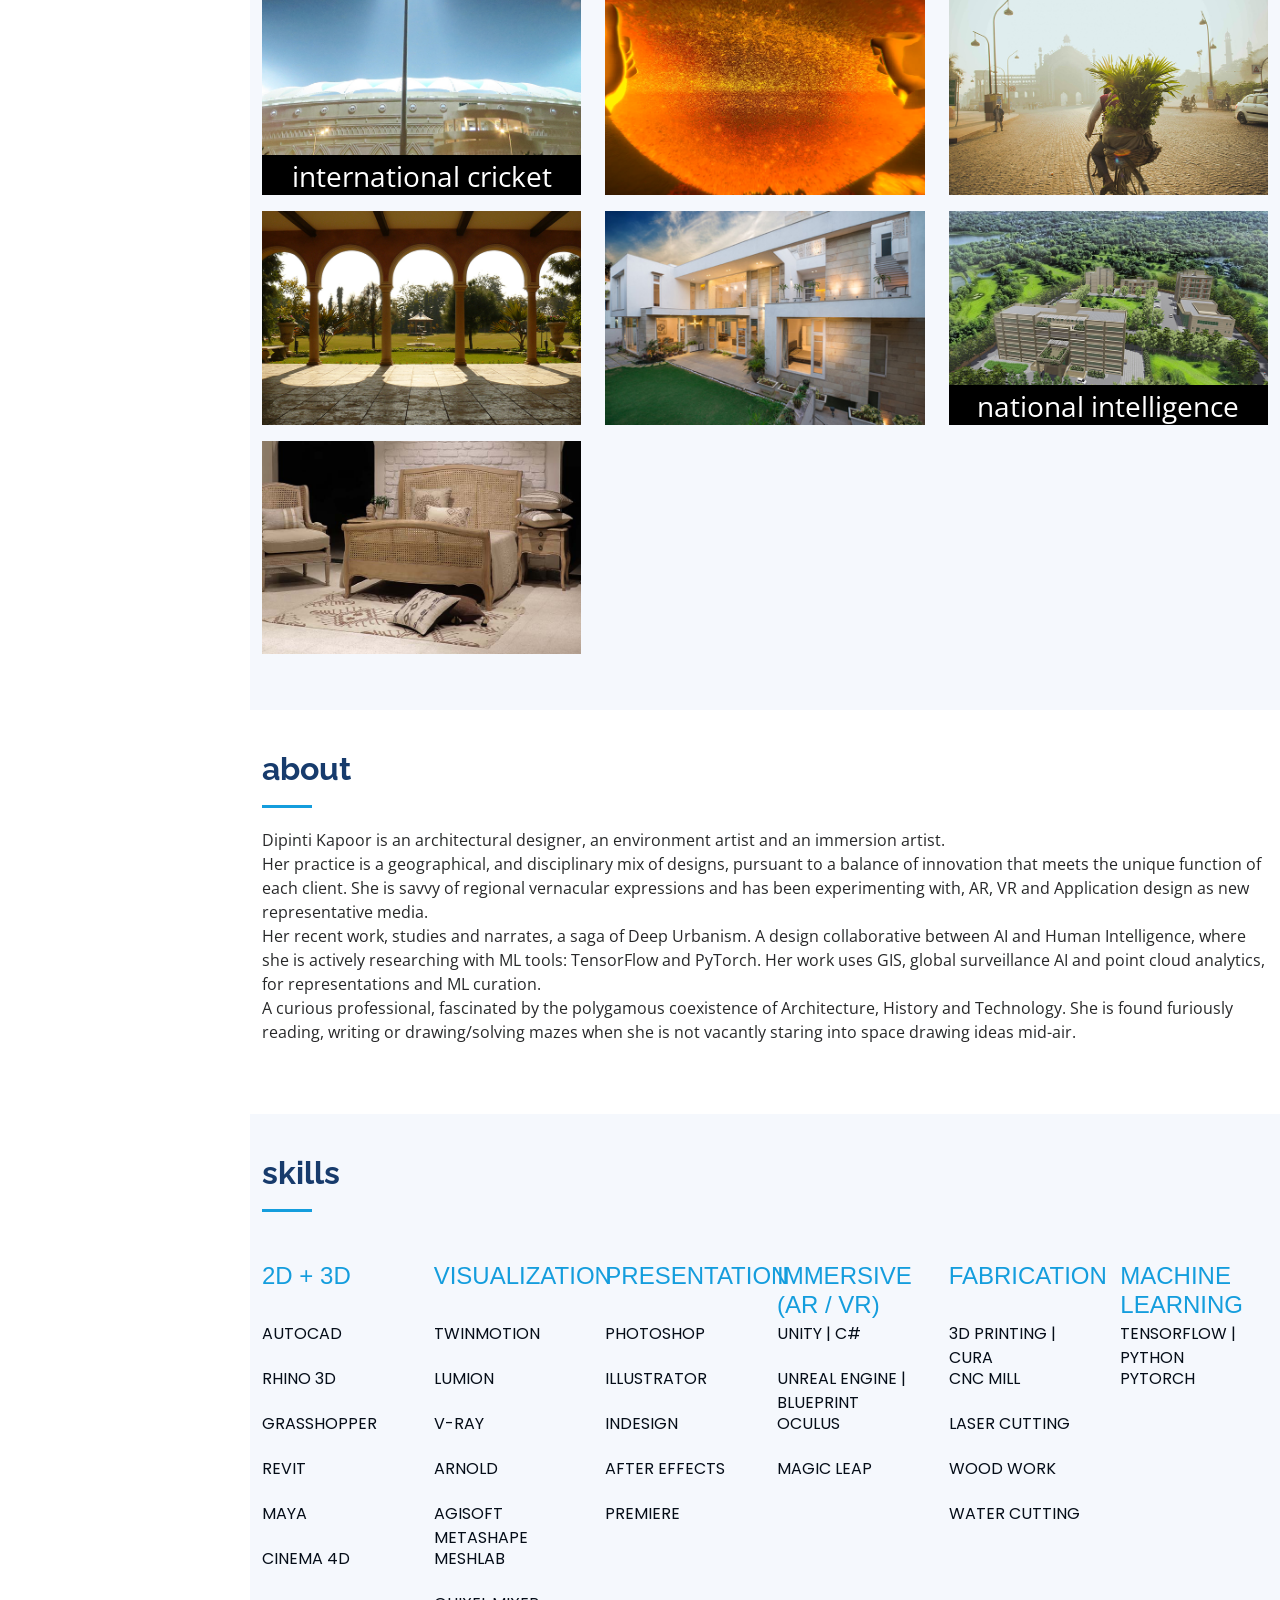
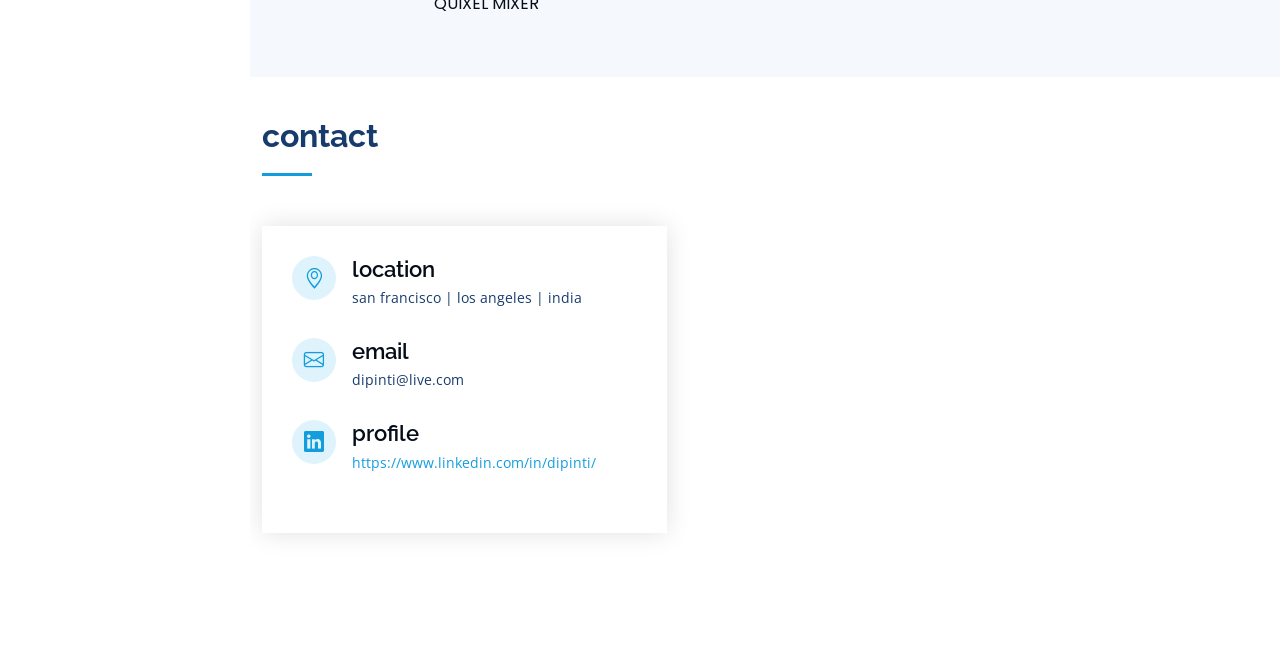
==== commit 6e4b568f: "day 4 revisions" ====
--- a/index.html
+++ b/index.html
@@ -51,7 +51,7 @@
         <h1 class="text-light"><a href="index.html">DIPINTI KAPOOR</a></h1>
         <div class="social-links mt-3 text-center">
           <a href="https://www.linkedin.com/in/dipinti/" target="_blank" rel="noreferrer noopener" class="linkedin"><i class="bx bxl-linkedin"></i></a>
-          <a href="mailto:contact.dipinti@gmail.com" target="_blank" rel="noreferrer noopener" class="linkedin"><i class="bx bx-envelope"></i></a>
+          <a href="mailto:dipinti@live.com" target="_blank" rel="noreferrer noopener" class="linkedin"><i class="bx bx-envelope"></i></a>
         </div>
       </div>
 
@@ -75,7 +75,7 @@
     </video>
     <div class="hero-container" data-aos="fade-in">
       <h1>Dipinti Kapoor</h1>
-      <p><span class="typed" data-typed-items="an Experience Designer, an Environment Artist, an Architect, a Researcher"></span></p>
+      <p><span class="typed" data-typed-items="an Architect, an Experience Designer, an Environment Artist, a Researcher"></span></p>
     </div>
   </section><!-- End Hero -->
 
@@ -93,16 +93,16 @@
           <div class="col-lg-12 d-flex justify-content-center text-lowercase">
             <ul id="portfolio-flters">
               <li data-filter="*" class="filter-active">All</li>
-              <li data-filter=".filter-app">Architecture</li>
-              <li data-filter=".filter-card">Digital Experience Design</li>
-              <li data-filter=".filter-web">AI</li>
+              <li data-filter=".filter-arch">Architecture</li>
+              <li data-filter=".filter-dxd">Digital Experience Design</li>
+              <li data-filter=".filter-ai">AI</li>
             </ul>
           </div>
         </div>
 
         <div class="row portfolio-container" data-aos="fade-up" data-aos-delay="100">
 
-          <div class="col-lg-4 col-md-6 portfolio-item filter-app">
+          <div class="col-lg-4 col-md-6 portfolio-item filter-arch filter-dxd filter-ai">
             <a href="portfolio_details/deep_urbanism.html">
             <div class="portfolio-wrap">
                 <img src="assets/img/portfolio/DEEP_URBANISM_THUMB.png" class="img-fluid" alt="deep urbanism">
@@ -114,8 +114,39 @@
             </a>
           </div>
 
-          <div class="col-lg-4 col-md-6 portfolio-item filter-app">
-            <a href="portfolio-details.html">
+          <div class="col-lg-4 col-md-6 portfolio-item filter-arch filter-dxd">
+            <a href="portfolio_details/public_living_room.html">
+            <div class="portfolio-wrap">
+              <img src="assets/img/portfolio/LIVING_THUMB_01.png" class="img-fluid" alt="">
+              <div class="portfolio-links">
+                <p>pandemic room</p>
+              </div>
+            </div>
+            </a>
+          </div>
+
+          <div class="col-lg-4 col-md-6 portfolio-item filter-arch filter-dxd">
+            <a href="portfolio_details/transformer.html">
+            <div class="portfolio-wrap">
+              <img src="assets/img/portfolio/TRANFORMER_THUMB_01.png" class="img-fluid" alt="">
+              <div class="portfolio-links">
+                <p>trans.form.er</p>
+              </div>
+            </div>
+          </a>
+          </div>
+
+          <div class="col-lg-4 col-md-6 portfolio-item filter-arch">
+            <div class="portfolio-wrap">
+              <img src="assets/img/portfolio/LAND_THUMB_01.jpg" class="img-fluid" alt="">
+              <div class="portfolio-links">
+                <p>rebuilding land</p>
+              </div>
+            </div>
+          </div>
+
+          <div class="col-lg-4 col-md-6 portfolio-item filter-dxd filter-ai">
+            <a href="portfolio_details/synthetic_london.html">
             <div class="portfolio-wrap">
                 <img src="assets/img/portfolio/LONDONSTRIP.png" class="img-fluid" alt="">
               <div class="portfolio-links">
@@ -125,43 +156,27 @@
             </a>
           </div>
 
-          <div class="col-lg-4 col-md-6 portfolio-item filter-card">
+          <div class="col-lg-4 col-md-6 portfolio-item filter-dxd filter-ai">
+            <a href="portfolio_details/iceland_united.html">
             <div class="portfolio-wrap">
               <img src="assets/img/portfolio/ICELAND_UNITED.png" class="img-fluid" alt="">
               <div class="portfolio-links">
                 <p>iceland united</p>
               </div>
             </div>
-          </div>
-
-          <div class="col-lg-4 col-md-6 portfolio-item filter-app">
-            <div class="portfolio-wrap">
-              <img src="assets/img/portfolio/LIVING_THUMB_01.png" class="img-fluid" alt="">
-              <div class="portfolio-links">
-                <p>public.living_room</p>
-              </div>
-            </div>
-          </div>
-
-          <div class="col-lg-4 col-md-6 portfolio-item filter-card">
-            <div class="portfolio-wrap">
-              <img src="assets/img/portfolio/TRANFORMER_THUMB_01.png" class="img-fluid" alt="">
-              <div class="portfolio-links">
-                <p>trans.form.er</p>
-              </div>
-            </div>
-          </div>
-
-          <div class="col-lg-4 col-md-6 portfolio-item filter-card">
-            <div class="portfolio-wrap">
-              <img src="assets/img/portfolio/LAND_THUMB_01.jpg" class="img-fluid" alt="">
-              <div class="portfolio-links">
-                <p>rebuilding land</p>
-              </div>
-            </div>
-          </div>
-
-          <div class="col-lg-4 col-md-6 portfolio-item filter-card">
+            </a>
+          </div>
+
+          <div class="col-lg-4 col-md-6 portfolio-item filter-arch">
+            <div class="portfolio-wrap">
+              <img src="assets/img/portfolio/STADIUM.jpg" class="img-fluid" alt="">
+              <div class="portfolio-links">
+                <p>international cricket stadium</p>
+              </div>
+            </div>
+          </div>
+
+          <div class="col-lg-4 col-md-6 portfolio-item filter-dxd">
             <div class="portfolio-wrap">
               <img src="assets/img/portfolio/FOLLOW_LIGHT_THUMB_01.png" class="img-fluid" alt="">
               <div class="portfolio-links">
@@ -170,7 +185,7 @@
             </div>
           </div>
           
-          <div class="col-lg-4 col-md-6 portfolio-item filter-card">
+          <div class="col-lg-4 col-md-6 portfolio-item filter-arch">
             <div class="portfolio-wrap">
               <img src="assets/img/portfolio/promenade_thumb.jpg" class="img-fluid" alt="">
               <div class="portfolio-links">
@@ -179,7 +194,7 @@
             </div>
           </div>
           
-          <div class="col-lg-4 col-md-6 portfolio-item filter-card">
+          <div class="col-lg-4 col-md-6 portfolio-item filter-arch">
             <div class="portfolio-wrap">
               <img src="assets/img/portfolio/COUNTRY_RETREAT.jpg" class="img-fluid" alt="">
               <div class="portfolio-links">
@@ -188,7 +203,7 @@
             </div>
           </div>
           
-          <div class="col-lg-4 col-md-6 portfolio-item filter-card">
+          <div class="col-lg-4 col-md-6 portfolio-item filter-arch">
             <div class="portfolio-wrap">
               <img src="assets/img/portfolio/PRIVATERESIDENCE_THUMB.jpg" class="img-fluid" alt="">
               <div class="portfolio-links">
@@ -197,16 +212,7 @@
             </div>
           </div>
           
-          <div class="col-lg-4 col-md-6 portfolio-item filter-card">
-            <div class="portfolio-wrap">
-              <img src="assets/img/portfolio/STADIUM.jpg" class="img-fluid" alt="">
-              <div class="portfolio-links">
-                <p>international cricket stadium</p>
-              </div>
-            </div>
-          </div>
-          
-          <div class="col-lg-4 col-md-6 portfolio-item filter-card">
+          <div class="col-lg-4 col-md-6 portfolio-item filter-arch">
             <div class="portfolio-wrap">
               <img src="assets/img/portfolio/NIA_COVER.png" class="img-fluid" alt="">
               <div class="portfolio-links">
@@ -215,7 +221,7 @@
             </div>
           </div>
           
-          <div class="col-lg-4 col-md-6 portfolio-item filter-card">
+          <div class="col-lg-4 col-md-6 portfolio-item filter-arch">
             <div class="portfolio-wrap">
               <img src="assets/img/portfolio/ARTASIA.jpg" class="img-fluid" alt="">
               <div class="portfolio-links">
@@ -266,75 +272,166 @@
 
         <div class="row skills-content">
 
-          <div class="col-lg-3" data-aos="fade-up">
-
-            <!-- <div class="progress">
-              <span class="skill">HTML <i class="val">100%</i></span>
-              <div class="progress-bar-wrap">
-                <div class="progress-bar" role="progressbar" aria-valuenow="100" aria-valuemin="0" aria-valuemax="100"></div>
-              </div>
-            </div> -->
-
-            <div class="progress">
-              <span class="skill">Unity</span>
-            </div>
-
-            <div class="progress">
-              <span class="skill">Unreal Engine</span>
-            </div>
-
-            <div class="progress">
-              <span class="skill">Rhino 3D</span>
-            </div>
-
-          </div>
-
-          <div class="col-lg-3" data-aos="fade-up" data-aos-delay="100">
-
-            <div class="progress">
-              <span class="skill">Maya</span>
-            </div>
-
-            <div class="progress">
-              <span class="skill">Revit</span>
-            </div>
-
-            <div class="progress">
-              <span class="skill">Adobe Photoshop</span>
-            </div>
-
-          </div>
-
-          <div class="col-lg-3" data-aos="fade-up" data-aos-delay="100">
-
-            <div class="progress">
-              <span class="skill">Augmented Reality (AR)/span>
-            </div>
-
-            <div class="progress">
-              <span class="skill">Virtual Reality (VR)</span>
-            </div>
-
-            <div class="progress">
-              <span class="skill">GIS Modeling</span>
-            </div>
-
-          </div>
-
-          <div class="col-lg-3" data-aos="fade-up" data-aos-delay="100">
-
-            <div class="progress">
-              <span class="skill">Architectural Design</span>
-            </div>
-
-            <div class="progress">
-              <span class="skill">Design Research</span>
-            </div>
-
-            <div class="progress">
-              <span class="skill">Machine Learning</span>
-            </div>
-
+          <div class="col-lg-2" data-aos="fade-up">
+
+            <div class="progress-title">
+              <h4 class="title">2D + 3D</h4>
+            </div>
+
+            <div class="progress">
+              <span class="skill fs-6">AutoCAD</span>
+            </div>
+
+            <div class="progress">
+              <span class="skill fs-6">Rhino 3D</span>
+            </div>
+
+            <div class="progress">
+              <span class="skill fs-6">Grasshopper</span>
+            </div>
+
+            <div class="progress">
+              <span class="skill fs-6">Revit</span>
+            </div>
+
+            <div class="progress">
+              <span class="skill fs-6">Maya</span>
+            </div>
+
+            <div class="progress">
+              <span class="skill fs-6">Cinema 4D</span>
+            </div>
+
+          </div>
+
+          <div class="col-lg-2" data-aos="fade-up">
+
+            <div class="progress-title">
+              <h4 class="title">Visualization</h4>
+            </div>
+
+            <div class="progress">
+              <span class="skill fs-6">Twinmotion</span>
+            </div>
+
+            <div class="progress">
+              <span class="skill fs-6">LumiON</span>
+            </div>
+
+            <div class="progress">
+              <span class="skill fs-6">V-Ray</span>
+            </div>
+
+            <div class="progress">
+              <span class="skill fs-6">Arnold</span>
+            </div>
+
+            <div class="progress">
+              <span class="skill fs-6">Agisoft Metashape</span>
+            </div>
+
+            <div class="progress">
+              <span class="skill fs-6">Meshlab</span>
+            </div>
+            
+            <div class="progress">
+              <span class="skill fs-6">Quixel Mixer</span>
+            </div>
+
+          </div>
+
+          <div class="col-lg-2" data-aos="fade-up">
+
+            <div class="progress-title">
+              <h4 class="title">Presentation</h4>
+            </div>
+
+            <div class="progress">
+              <span class="skill fs-6">Photoshop</span>
+            </div>
+
+            <div class="progress">
+              <span class="skill fs-6">Illustrator</span>
+            </div>
+
+            <div class="progress">
+              <span class="skill fs-6">indesign</span>
+            </div>
+
+            <div class="progress">
+              <span class="skill fs-6">After Effects</span>
+            </div>
+
+            <div class="progress">
+              <span class="skill fs-6">Premiere</span>
+            </div>
+            
+          </div>
+
+          <div class="col-lg-2" data-aos="fade-up">
+
+            <div class="progress-title">
+              <h4 class="title">Immersive (AR / VR)</h4>
+            </div>
+
+            <div class="progress">
+              <span class="skill fs-6">Unity | C#</span>
+            </div>
+
+            <div class="progress">
+              <span class="skill fs-6">Unreal Engine | Blueprint</span>
+            </div>
+
+            <div class="progress">
+              <span class="skill fs-6">Oculus</span>
+            </div>
+
+            <div class="progress">
+              <span class="skill fs-6">Magic Leap</span>
+            </div>
+            
+          </div>
+
+          <div class="col-lg-2" data-aos="fade-up">
+
+            <div class="progress-title">
+              <h4 class="title">Fabrication</h4>
+            </div>
+
+            <div class="progress">
+              <span class="skill fs-6">3D printing | Cura</span>
+            </div>
+
+            <div class="progress">
+              <span class="skill fs-6">CNC Mill</span>
+            </div>
+
+            <div class="progress">
+              <span class="skill fs-6">laser cutting</span>
+            </div>
+
+            <div class="progress">
+              <span class="skill fs-6">wood work</span>
+            </div>
+
+            <div class="progress">
+              <span class="skill fs-6">water cutting</span>
+            </div>
+          </div>
+
+          <div class="col-lg-2" data-aos="fade-up">
+
+            <div class="progress-title">
+              <h4 class="title">machine learning</h4>
+            </div>
+
+            <div class="progress">
+              <span class="skill fs-6">Tensorflow | Python</span>
+            </div>
+
+            <div class="progress">
+              <span class="skill fs-6">PyTorch</span>
+            </div>
           </div>
           
         </div>
@@ -362,7 +459,7 @@
               <div class="address">
                 <i class="bi bi-envelope"></i>
                 <h4>email</h4>
-                <p>contact.dipinti@gmail.com</p>
+                <p>dipinti@live.com</p>
               </div>
               <div class="address">
                 <i class="bi bi-linkedin"></i>
--- a/assets/css/style.css
+++ b/assets/css/style.css
@@ -347,6 +347,26 @@
   margin-bottom: 0;
 }
 
+.section-title-sm h2 {
+  font-size: 32px;
+  font-weight: bold;
+  margin-bottom: 20px;
+  padding-bottom: 20px;
+  position: relative;
+  color: #173b6c;
+}
+
+.section-title-sm h2::after {
+  content: '';
+  position: absolute;
+  display: block;
+  width: 50px;
+  height: 3px;
+  background: #149ddd;
+  bottom: 0;
+  left: 0;
+}
+
 /*--------------------------------------------------------------
 # About
 --------------------------------------------------------------*/
@@ -434,9 +454,16 @@
 }
 
 /*--------------------------------------------------------------
-# Akills
+# Skills
 --------------------------------------------------------------*/
 .skills .progress {
+  height: 45px;
+  display: block;
+  background: none;
+  border-radius: 0;
+}
+
+.skills .progress-title {
   height: 60px;
   display: block;
   background: none;
@@ -448,7 +475,6 @@
   margin: 0 0 6px 0;
   text-transform: uppercase;
   display: block;
-  font-weight: 600;
   font-family: "Poppins", sans-serif;
   color: #050d18;
 }
@@ -456,6 +482,15 @@
 .skills .progress .skill .val {
   float: right;
   font-style: normal;
+}
+
+.skills .progress-title .title {
+  padding: 0;
+  margin: 0 0 6px 0;
+  text-transform: uppercase;
+  display: block;
+  font-family: "Poppins", sans-serif;
+  color: #149ddd;
 }
 
 .skills .progress-bar-wrap {
@@ -786,6 +821,29 @@
   height: 75vh;
 }
 
+.banner-h-auto {
+  width: 100%;
+  height: auto;
+}
+
+.banner-img {
+  min-height: 30rem;
+  height: 100%;
+  background-position: center center fixed;
+  background-repeat: no-repeat;
+  -webkit-background-size: cover;
+  -moz-background-size: cover;
+  -o-background-size: cover;
+  background-size: cover;
+}
+@media (min-width: 992px) {
+  .banner-img {
+    height: 100vh;
+  }
+  .banner-img h1 {
+    font-size: 5.5rem;
+  }
+}
 /*--------------------------------------------------------------
 # Services
 --------------------------------------------------------------*/
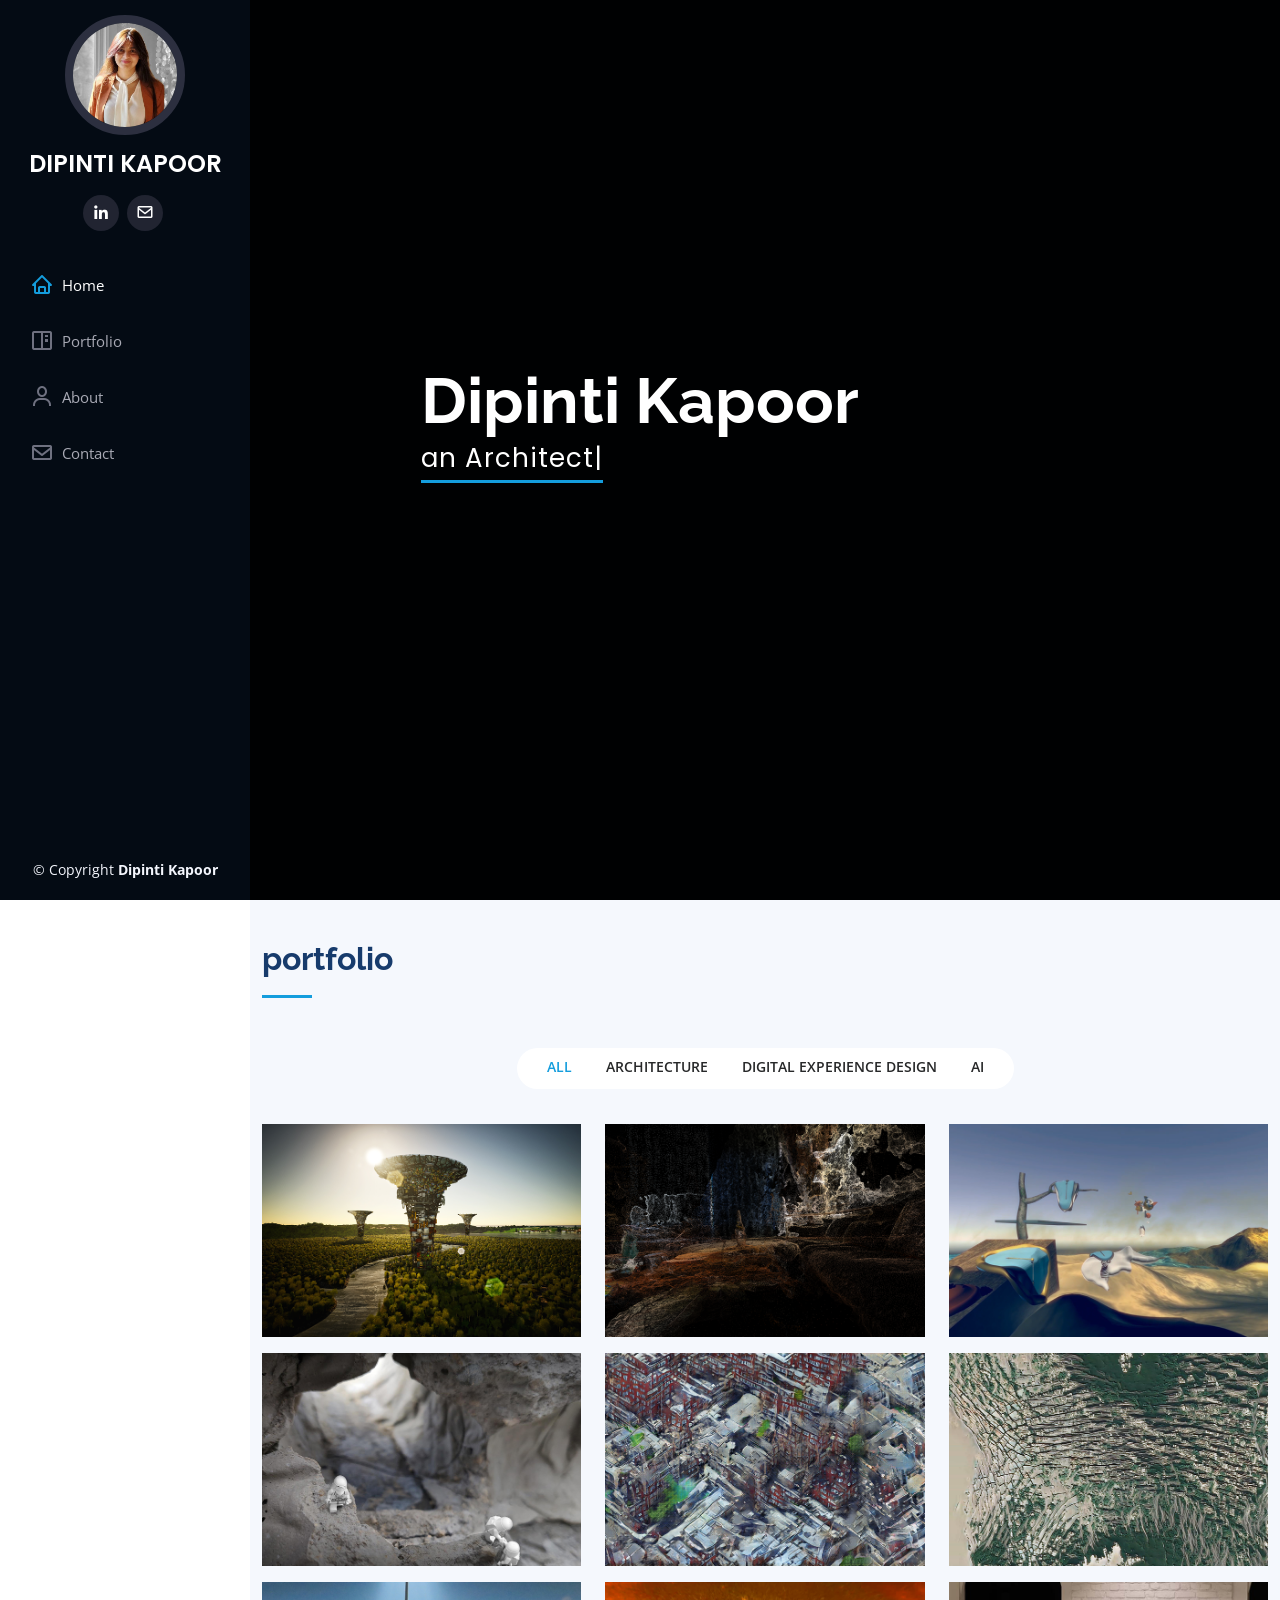
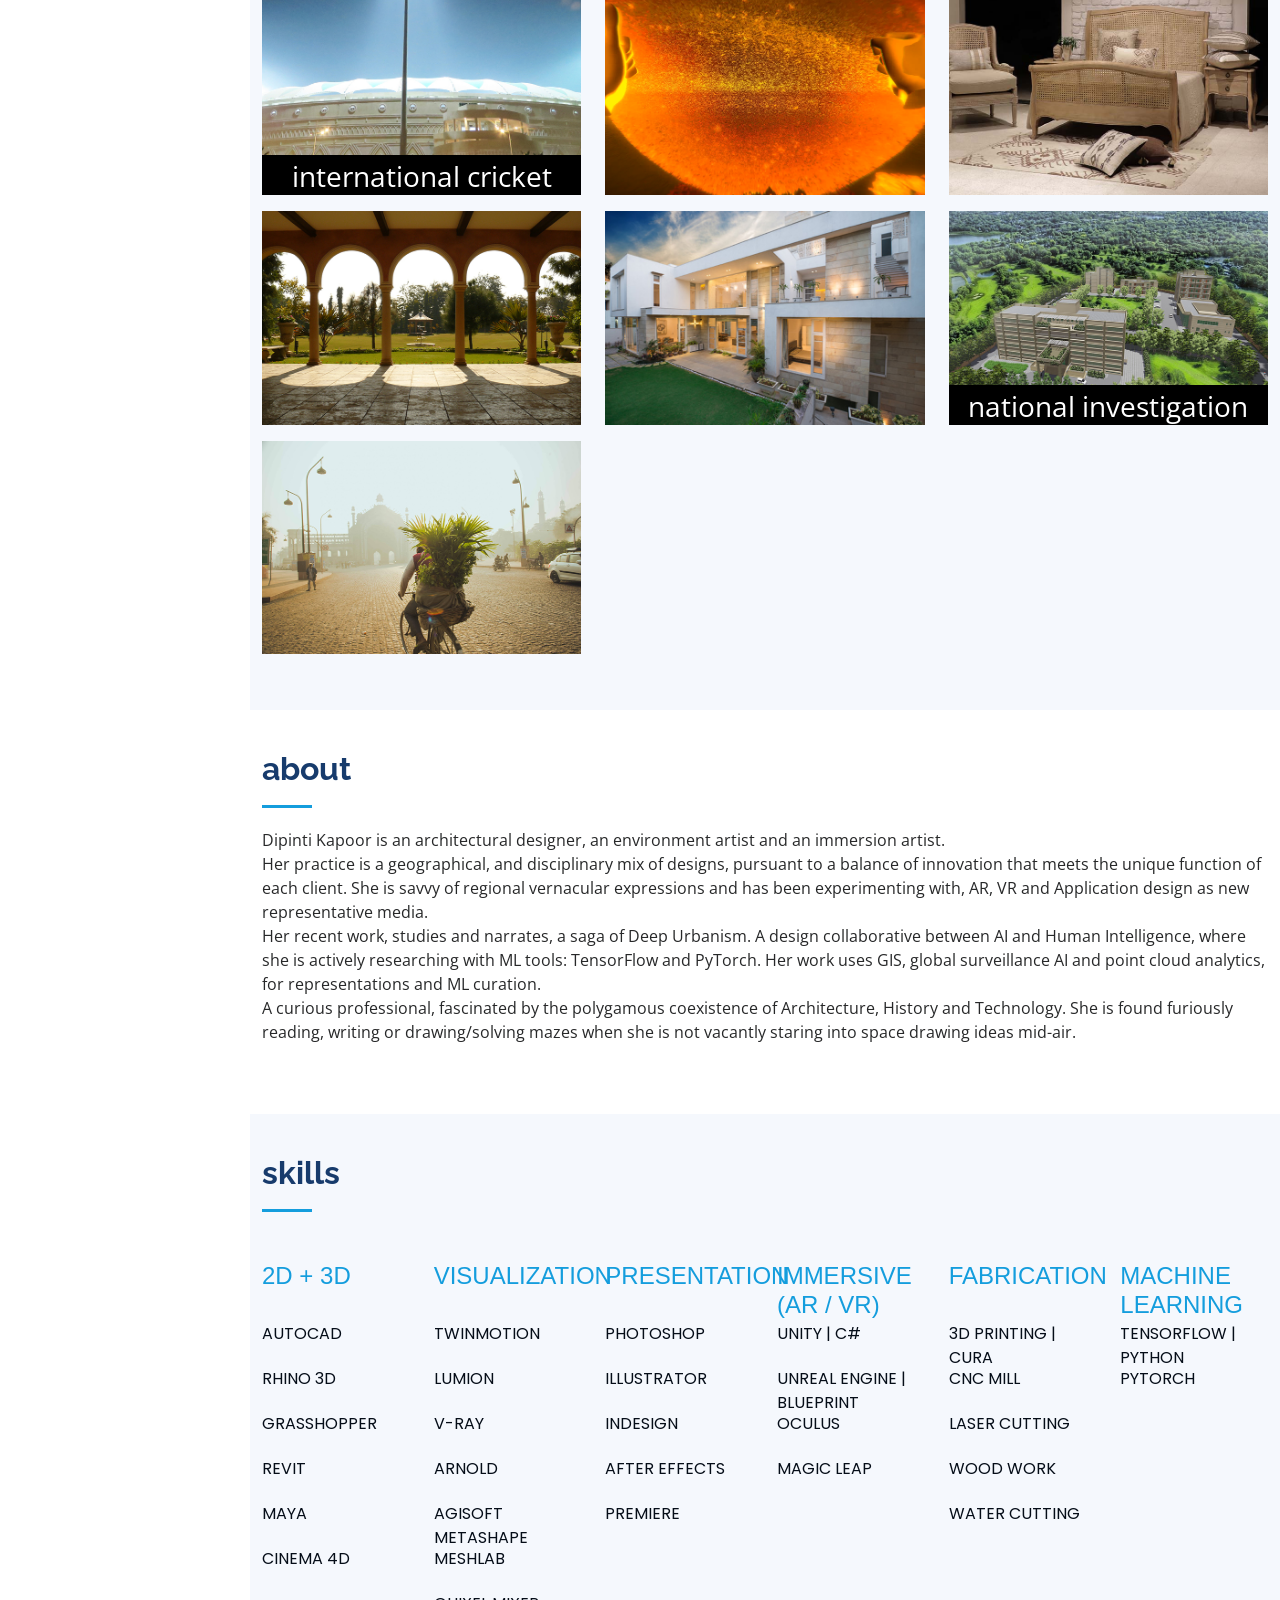
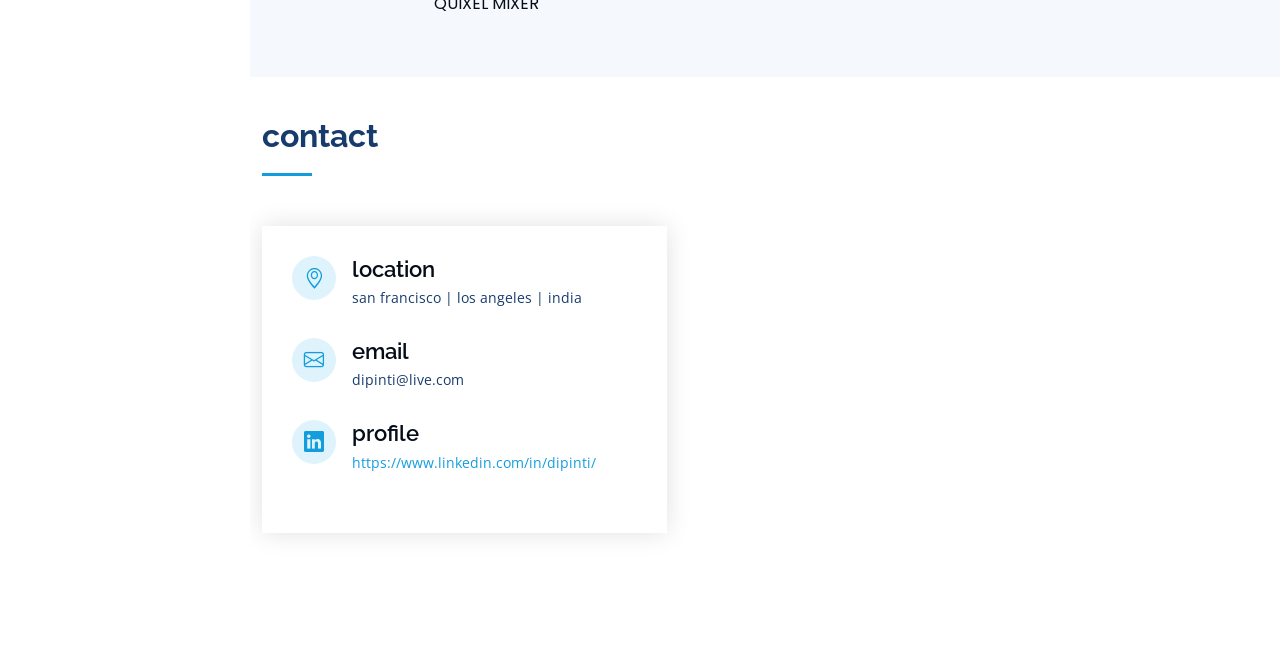
==== commit 930e1fb8: "final version" ====
--- a/index.html
+++ b/index.html
@@ -137,12 +137,14 @@
           </div>
 
           <div class="col-lg-4 col-md-6 portfolio-item filter-arch">
-            <div class="portfolio-wrap">
-              <img src="assets/img/portfolio/LAND_THUMB_01.jpg" class="img-fluid" alt="">
-              <div class="portfolio-links">
-                <p>rebuilding land</p>
-              </div>
-            </div>
+            <a href="portfolio_details/rebuilding_land.html">
+              <div class="portfolio-wrap">
+                <img src="assets/img/portfolio/LAND_THUMB_01.jpg" class="img-fluid" alt="">
+                <div class="portfolio-links">
+                  <p>rebuilding land</p>
+                </div>
+              </div>
+            </a>
           </div>
 
           <div class="col-lg-4 col-md-6 portfolio-item filter-dxd filter-ai">
@@ -158,76 +160,90 @@
 
           <div class="col-lg-4 col-md-6 portfolio-item filter-dxd filter-ai">
             <a href="portfolio_details/iceland_united.html">
-            <div class="portfolio-wrap">
-              <img src="assets/img/portfolio/ICELAND_UNITED.png" class="img-fluid" alt="">
-              <div class="portfolio-links">
-                <p>iceland united</p>
-              </div>
-            </div>
-            </a>
-          </div>
-
-          <div class="col-lg-4 col-md-6 portfolio-item filter-arch">
+              <div class="portfolio-wrap">
+                <img src="assets/img/portfolio/ICELAND_UNITED.png" class="img-fluid" alt="">
+                <div class="portfolio-links">
+                  <p>iceland united</p>
+                </div>
+              </div>
+            </a>
+          </div>
+
+          <div class="col-lg-4 col-md-6 portfolio-item filter-arch">
+            <a href="portfolio_details/stadium.html">
             <div class="portfolio-wrap">
               <img src="assets/img/portfolio/STADIUM.jpg" class="img-fluid" alt="">
               <div class="portfolio-links">
                 <p>international cricket stadium</p>
               </div>
             </div>
+          </a>
           </div>
 
           <div class="col-lg-4 col-md-6 portfolio-item filter-dxd">
-            <div class="portfolio-wrap">
-              <img src="assets/img/portfolio/FOLLOW_LIGHT_THUMB_01.png" class="img-fluid" alt="">
-              <div class="portfolio-links">
-                <p>follow the light</p>
-              </div>
-            </div>
-          </div>
-          
-          <div class="col-lg-4 col-md-6 portfolio-item filter-arch">
+            <a href="portfolio_details/follow_the_light.html">
+              <div class="portfolio-wrap">
+                <img src="assets/img/portfolio/FOLLOW_LIGHT_THUMB_01.png" class="img-fluid" alt="">
+                <div class="portfolio-links">
+                  <p>follow the light</p>
+                </div>
+              </div>
+            </a>
+          </div>
+          
+          <div class="col-lg-4 col-md-6 portfolio-item filter-arch">
+            <a href="portfolio_details/artasia.html">
+              <div class="portfolio-wrap">
+                <img src="assets/img/portfolio/ARTASIA.jpg" class="img-fluid" alt="">
+                <div class="portfolio-links">
+                  <p>artasia</p>
+                </div>
+              </div>
+            </a>
+          </div>
+          
+          <div class="col-lg-4 col-md-6 portfolio-item filter-arch">
+            <a href="portfolio_details/country_retreat.html">
+              <div class="portfolio-wrap">
+                <img src="assets/img/portfolio/COUNTRY_RETREAT.jpg" class="img-fluid" alt="">
+                <div class="portfolio-links">
+                  <p>country retreat</p>
+                </div>
+              </div>
+          </a>
+          </div>
+          
+          <div class="col-lg-4 col-md-6 portfolio-item filter-arch">
+            <a href="portfolio_details/private_residence.html">
+              <div class="portfolio-wrap">
+                <img src="assets/img/portfolio/PRIVATERESIDENCE_THUMB.jpg" class="img-fluid" alt="">
+                <div class="portfolio-links">
+                  <p>luxury private residence</p>
+                </div>
+              </div>
+          </a>
+          </div>
+          
+          <div class="col-lg-4 col-md-6 portfolio-item filter-arch">
+            <a href="portfolio_details/nia.html">
+              <div class="portfolio-wrap">
+                <img src="assets/img/portfolio/NIA_COVER.png" class="img-fluid" alt="">
+                <div class="portfolio-links">
+                  <p>national investigation agency</p>
+                </div>
+              </div>
+          </a>
+          </div>
+          
+          <div class="col-lg-4 col-md-6 portfolio-item filter-arch">
+            <a href="portfolio_details/urban_promenades.html">
             <div class="portfolio-wrap">
               <img src="assets/img/portfolio/promenade_thumb.jpg" class="img-fluid" alt="">
               <div class="portfolio-links">
                 <p>urban promenade</p>
               </div>
             </div>
-          </div>
-          
-          <div class="col-lg-4 col-md-6 portfolio-item filter-arch">
-            <div class="portfolio-wrap">
-              <img src="assets/img/portfolio/COUNTRY_RETREAT.jpg" class="img-fluid" alt="">
-              <div class="portfolio-links">
-                <p>country retreat</p>
-              </div>
-            </div>
-          </div>
-          
-          <div class="col-lg-4 col-md-6 portfolio-item filter-arch">
-            <div class="portfolio-wrap">
-              <img src="assets/img/portfolio/PRIVATERESIDENCE_THUMB.jpg" class="img-fluid" alt="">
-              <div class="portfolio-links">
-                <p>luxury private residence</p>
-              </div>
-            </div>
-          </div>
-          
-          <div class="col-lg-4 col-md-6 portfolio-item filter-arch">
-            <div class="portfolio-wrap">
-              <img src="assets/img/portfolio/NIA_COVER.png" class="img-fluid" alt="">
-              <div class="portfolio-links">
-                <p>national intelligence agency</p>
-              </div>
-            </div>
-          </div>
-          
-          <div class="col-lg-4 col-md-6 portfolio-item filter-arch">
-            <div class="portfolio-wrap">
-              <img src="assets/img/portfolio/ARTASIA.jpg" class="img-fluid" alt="">
-              <div class="portfolio-links">
-                <p>artasia</p>
-              </div>
-            </div>
+          </a>
           </div>
           <!-- <div class="col-lg-4 col-md-6 portfolio-item filter-web">
             <div class="portfolio-wrap">
